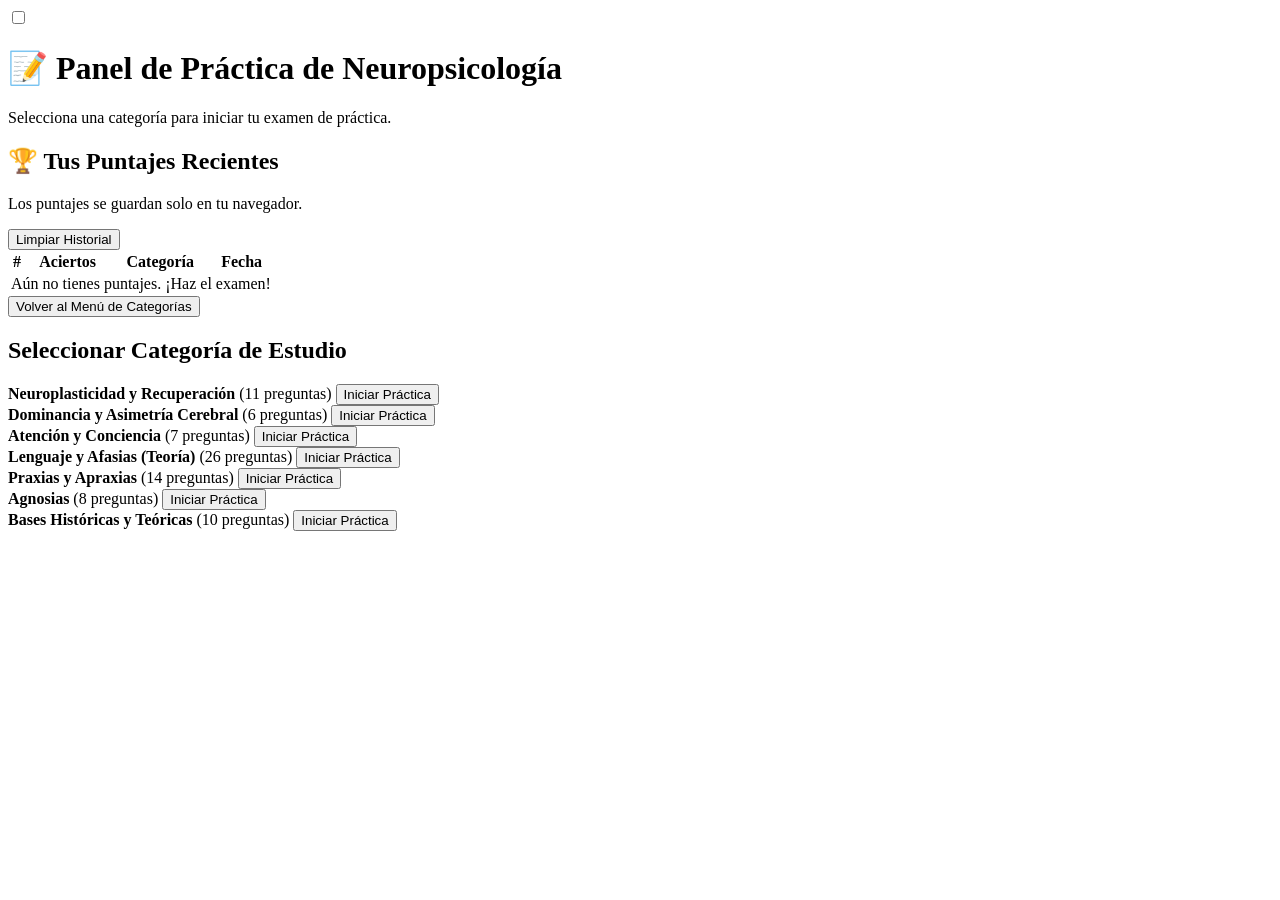
==== index.html @ 5521a162 "Update index.html" ====
<!DOCTYPE html>
<html lang="es" data-theme="light">
<head>
    <meta charset="UTF-8">
    <meta name="viewport" content="width=device-width, initial-scale=1.0">
    <title>Panel de Práctica de Neuropsicología</title>
    <link rel="stylesheet" href="styles.css">
</head>
<body>

    <div id="theme-toggle-container" class="container">
        <label class="switch" title="Cambiar Tema">
            <input type="checkbox" id="theme-switch">
            <span class="slider"></span>
        </label>
    </div>
    
    <div class="container">
        <h1>📝 Panel de Práctica de Neuropsicología</h1>
        <p>Selecciona una categoría para iniciar tu examen de práctica.</p>
        
        <div id="results">
            🎉 ¡Examen Finalizado! 🎉<br>
            Tu puntaje es: <span id="score">0</span> de <span id="total-q-count">0</span> aciertos.
        </div>

        <div id="leaderboard-section">
            <h2>🏆 Tus Puntajes Recientes</h2>
            <p>Los puntajes se guardan solo en tu navegador.</p>
            <button type="button" class="clear-button" onclick="confirmClearHistory()">Limpiar Historial</button>
            <table id="leaderboard-table">
                <thead>
                    <tr>
                        <th>#</th>
                        <th>Aciertos</th>
                        <th>Categoría</th>
                        <th>Fecha</th>
                    </tr>
                </thead>
                <tbody>
                    </tbody>
            </table>
            <button type="button" class="start-button" onclick="showCategoryMenu()">Volver al Menú de Categorías</button>
        </div>
        
        <div id="category-menu">
            <h2>Seleccionar Categoría de Estudio</h2>
            <div id="card-grid">
                <p>Cargando categorías...</p>
            </div>
        </div>

        <div id="quiz-content">
            <form id="quiz-form-content">
                <h2 id="current-category-title"></h2>
                <div id="questions-container">
                    </div>
                
                <button type="button" id="finish-button" onclick="calculateScore()">Finalizar Examen y Ver Resultados</button>
            </form>
        </div>
    </div>

<script>
    const STORAGE_KEY = 'neuropsy_leaderboard';
    let allQuestionsData = []; 
    let activeQuestions = [];  
    let isQuizActive = false;

    // =======================================================
    // GESTIÓN DEL TEMA (MODO CLARO/OSCURO)
    // =======================================================
    document.addEventListener('DOMContentLoaded', () => {
        // 1. Cargar el tema guardado
        const savedTheme = localStorage.getItem('theme') || 'light';
        document.documentElement.setAttribute('data-theme', savedTheme);
        document.getElementById('theme-switch').checked = savedTheme === 'dark';

        // 2. Escuchar el cambio del switch
        document.getElementById('theme-switch').addEventListener('change', function() {
            if (this.checked) {
                document.documentElement.setAttribute('data-theme', 'dark');
                localStorage.setItem('theme', 'dark');
            } else {
                document.documentElement.setAttribute('data-theme', 'light');
                localStorage.setItem('theme', 'light');
            }
        });
        
        // 3. Iniciar la carga del quiz
        loadQuizData();
    });
    
    // =======================================================
    // FUNCIÓN DE INICIALIZACIÓN Y CARGA DE DATOS
    // =======================================================
    async function loadQuizData() {
        try {
            const response = await fetch('preguntas.json');
            if (!response.ok) {
                throw new Error('Error al cargar preguntas.json. Asegúrate de que el archivo exista en la misma carpeta.');
            }
            allQuestionsData = await response.json();
            showCategoryMenu();
            displayLeaderboard(); 
        } catch (error) {
            console.error('Fallo en la carga del examen:', error);
            document.getElementById('category-menu').innerHTML = '<p style="color:red; text-align:center;">Error: No se pudieron cargar las preguntas. Revisa la consola y el archivo JSON.</p>';
        }
    }

    // =======================================================
    // FUNCIÓN 1: MOSTRAR EL MENÚ DE CATEGORÍAS
    // =======================================================
    function showCategoryMenu() {
        // Limpia la vista de resultados
        document.getElementById('quiz-content').style.display = 'none';
        document.getElementById('results').style.display = 'none';
        
        // Muestra el menú principal
        document.getElementById('category-menu').style.display = 'block';
        document.getElementById('leaderboard-section').style.display = 'block'; 

        const menuContainer = document.getElementById('card-grid');
        let menuHtml = '';

        const categories = allQuestionsData.reduce((acc, q) => {
            const category = q.categoria || "Sin Categoría";
            if (!acc[category]) {
                acc[category] = 0;
            }
            acc[category]++;
            return acc;
        }, {});

        Object.keys(categories).forEach(categoryName => {
            const escapedCategoryName = categoryName.replace(/'/g, "\\'");
            menuHtml += `
                <div class="category-card" onclick="startQuiz('${escapedCategoryName}')">
                    <strong>${categoryName}</strong>
                    <span>(${categories[categoryName]} preguntas)</span>
                    <button type="button" class="start-button">Iniciar Práctica</button>
                </div>
            `;
        });
        
        menuContainer.innerHTML = menuHtml;
        displayLeaderboard();
        isQuizActive = false;
        window.scrollTo(0, 0);
    }

    // =======================================================
    // FUNCIÓN 2: INICIAR EL EXAMEN FILTRADO
    // =======================================================
    function startQuiz(category) {
        document.getElementById('category-menu').style.display = 'none';
        document.getElementById('leaderboard-section').style.display = 'none';
        document.getElementById('results').style.display = 'none';
        document.getElementById('quiz-content').style.display = 'block';
        
        isQuizActive = true;

        // 1. Filtrar las preguntas
        activeQuestions = allQuestionsData.filter(q => (q.categoria || "Sin Categoría") === category);
        
        // 2. Actualizar el título y el contador
        document.getElementById('current-category-title').textContent = `Categoría: ${category} (${activeQuestions.length} preguntas)`;
        document.getElementById('total-q-count').textContent = activeQuestions.length;
        
        // 3. Renderizar las preguntas filtradas
        const container = document.getElementById('questions-container');
        container.innerHTML = '';
        let html = '';
        
        activeQuestions.forEach((qData, index) => {
            const qNum = index + 1; // La numeración comienza en 1 para la vista de la categoría

            html += `
                <div class="question" data-correct-answer="${qData.respuestaCorrecta}" data-explanation="${qData.explicacion.replace(/"/g, "'")}">
                    <p>${qNum}. ${qData.pregunta}</p>
            `;

            Object.keys(qData.opciones).forEach(optionKey => {
                const optionText = qData.opciones[optionKey];
                html += `
                    <div class="option" data-value="${optionKey}">
                        <input type="radio" id="q${qNum}${optionKey}" name="q${qNum}" value="${optionKey}">
                        <label for="q${qNum}${optionKey}">${optionKey.toUpperCase()}. ${optionText}</label>
                    </div>
                `;
            });

            html += `
                    <div class="explanation"></div>
                </div>
            `;
        });

        container.innerHTML = html;
        document.getElementById('finish-button').disabled = false;
        window.scrollTo(0, 0);
    }

    // =======================================================
    // FUNCIÓN PRINCIPAL: CALCULAR PUNTAJE (Retrolimentación)
    // =======================================================
    function calculateScore() {
        if (!isQuizActive) return;

        const questions = document.querySelectorAll('#questions-container .question');
        const totalQuestions = activeQuestions.length;
        let score = 0;
        
        document.getElementById('finish-button').disabled = true; 
        isQuizActive = false;

        // 1. Recorre y califica las preguntas
        questions.forEach((question, index) => {
            const questionNumber = index + 1;
            const correctAnswer = question.getAttribute('data-correct-answer');
            const explanationText = question.getAttribute('data-explanation');
            const questionName = `q${questionNumber}`; 
            const selectedOptionInput = document.querySelector(`input[name="${questionName}"]:checked`);
            const options = question.querySelectorAll('.option');
            let explanationDiv = question.querySelector('.explanation');

            question.classList.remove('not-answered');
            if (explanationDiv) explanationDiv.style.display = 'none';

            options.forEach(opt => {
                opt.classList.remove('highlight-correct', 'highlight-incorrect');
                const feedbackSpan = opt.querySelector('.feedback');
                if (feedbackSpan) { feedbackSpan.remove(); }
                opt.querySelector('label').style.backgroundColor = ''; 
                opt.querySelector('label').style.color = '';
                
                opt.querySelector('input[type="radio"]').disabled = true;
            });

            let isAnswered = false;
            if (selectedOptionInput) {
                isAnswered = true;
                const userAnswer = selectedOptionInput.value;
                const selectedOptionDiv = selectedOptionInput.closest('.option');

                if (userAnswer === correctAnswer) {
                    score++;
                    selectedOptionDiv.classList.add('highlight-correct');
                } else {
                    selectedOptionDiv.classList.add('highlight-incorrect');
                }
            } else {
                 question.classList.add('not-answered');
            }

            // 3. Muestra la retroalimentación y la explicación
            options.forEach(opt => {
                const optionValue = opt.getAttribute('data-value');
                let feedbackSpan = opt.querySelector('.feedback');
                
                if (!feedbackSpan) {
                    feedbackSpan = document.createElement('span');
                    feedbackSpan.classList.add('feedback');
                    opt.querySelector('label').appendChild(feedbackSpan);
                }

                if (optionValue === correctAnswer) {
                    feedbackSpan.innerHTML = (isAnswered && selectedOptionInput.value === correctAnswer) ? ' 💚 ¡Correcto!' : ' 💚 (Correcta)';
                    
                    // Solo aplicamos el color base (la clase CSS se encarga del resto)
                    opt.querySelector('label').classList.add('correct-answer-label'); 
                    
                    if (explanationDiv && explanationText) {
                        explanationDiv.innerHTML = '<strong>Explicación:</strong> ' + explanationText;
                        explanationDiv.style.display = 'block';
                    }

                } else if (isAnswered && selectedOptionInput.value === optionValue) {
                    feedbackSpan.innerHTML = ' ❌ Incorrecto';
                } else {
                    feedbackSpan.innerHTML = '';
                }
            });
        });

        // 4. Muestra resultados finales y Leaderboard
        document.getElementById('score').textContent = score;
        document.getElementById('total-q-count').textContent = totalQuestions;
        
        document.getElementById('results').style.display = 'block';
        document.getElementById('leaderboard-section').style.display = 'block';
        
        saveScore(score, totalQuestions);
        displayLeaderboard();
        
        window.scrollTo(0, 0);
    }

    // =======================================================
    // FUNCIONES DE GESTIÓN DEL HISTORIAL
    // =======================================================
    
    // Función de confirmación para limpiar historial
    function confirmClearHistory() {
        const confirmation = confirm("¿Estás seguro de que quieres borrar todo el historial de puntajes? Esta acción no se puede deshacer.");
        if (confirmation) {
            localStorage.removeItem(STORAGE_KEY);
            displayLeaderboard(); // Vuelve a dibujar la tabla vacía
            alert("Historial de puntajes borrado correctamente.");
        }
    }

    // Funciones Save, Get y Display Leaderboard (Sin cambios significativos en la lógica, solo para completar el script)
    function saveScore(score, total) {
        const scores = getScores();
        const now = new Date();
        const currentCategory = document.getElementById('current-category-title').textContent.replace('Categoría: ', '').split(' (')[0]; 
        
        const dateString = now.toLocaleDateString('es-ES', { 
            year: 'numeric', month: 'short', day: 'numeric', 
            hour: '2-digit', minute: '2-digit' 
        });

        scores.push({
            score: score,
            total: total,
            date: dateString,
            category: currentCategory || 'Completo',
            timestamp: now.getTime()
        });

        scores.sort((a, b) => b.score - a.score || a.timestamp - b.timestamp);
        const topScores = scores.slice(0, 10);

        localStorage.setItem(STORAGE_KEY, JSON.stringify(topScores));
    }

    function getScores() {
        const json = localStorage.getItem(STORAGE_KEY);
        try {
            return json ? JSON.parse(json) : [];
        } catch (e) {
            console.error("Error al parsear scores de localStorage:", e);
            return [];
        }
    }

    function displayLeaderboard() {
        const scores = getScores();
        const tbody = document.getElementById('leaderboard-table').querySelector('tbody');
        tbody.innerHTML = ''; 

        if (scores.length === 0) {
            tbody.innerHTML = '<tr><td colspan="4" style="text-align: center;">Aún no tienes puntajes. ¡Haz el examen!</td></tr>';
            return;
        }
        
        scores.sort((a, b) => b.score - a.score || a.timestamp - b.timestamp); 

        scores.forEach((item, index) => {
            const row = tbody.insertRow();
            
            row.insertCell().textContent = index + 1;
            row.insertCell().textContent = `${item.score} / ${item.total}`;
            row.insertCell().textContent = item.category || 'Completo';
            row.insertCell().textContent = item.date;
        });
    }
</script>

</body>
</html>
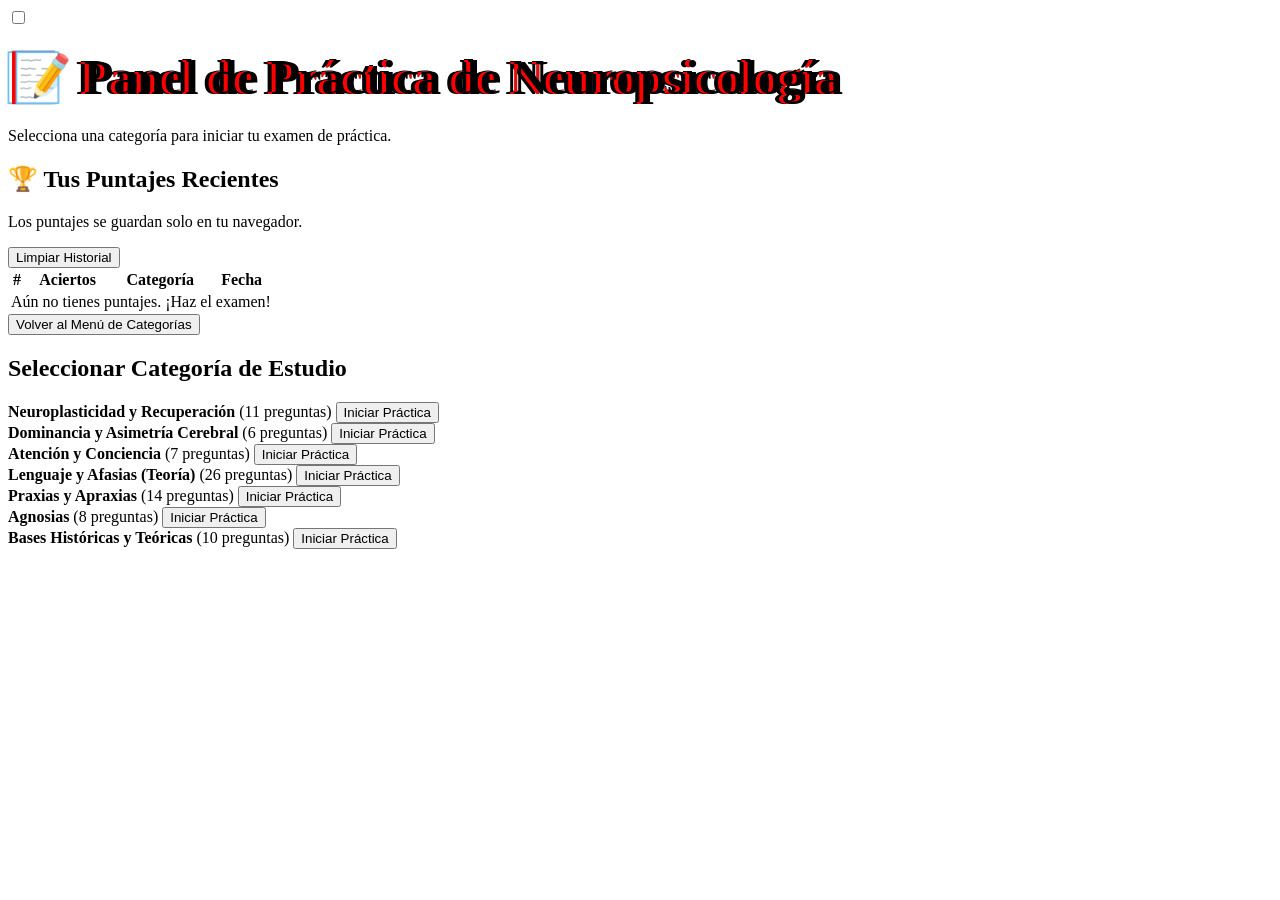
==== commit 6682db74: "Update index.html" ====
--- a/index.html
+++ b/index.html
@@ -8,7 +8,7 @@
 </head>
 <body>
 
-    <div id="theme-toggle-container" class="container">
+    <div id="theme-toggle-container">
         <label class="switch" title="Cambiar Tema">
             <input type="checkbox" id="theme-switch">
             <span class="slider"></span>
@@ -16,7 +16,7 @@
     </div>
     
     <div class="container">
-        <h1>📝 Panel de Práctica de Neuropsicología</h1>
+        <h1><span class="glitch" data-text="📝 Panel de Práctica de Neuropsicología">📝 Panel de Práctica de Neuropsicología</span></h1>
         <p>Selecciona una categoría para iniciar tu examen de práctica.</p>
         
         <div id="results">
@@ -98,14 +98,15 @@
         try {
             const response = await fetch('preguntas.json');
             if (!response.ok) {
-                throw new Error('Error al cargar preguntas.json. Asegúrate de que el archivo exista en la misma carpeta.');
+                // Si el archivo no se encuentra o hay un error de CORS (al ejecutar localmente)
+                throw new Error('Error al cargar preguntas.json. (Asegúrate de usar Firefox o Live Server)');
             }
             allQuestionsData = await response.json();
             showCategoryMenu();
             displayLeaderboard(); 
         } catch (error) {
             console.error('Fallo en la carga del examen:', error);
-            document.getElementById('category-menu').innerHTML = '<p style="color:red; text-align:center;">Error: No se pudieron cargar las preguntas. Revisa la consola y el archivo JSON.</p>';
+            document.getElementById('card-grid').innerHTML = '<p style="color:red; text-align:center;">Error: No se pudieron cargar las preguntas. Revisa la consola y el archivo JSON.</p>';
         }
     }
 
@@ -113,11 +114,9 @@
     // FUNCIÓN 1: MOSTRAR EL MENÚ DE CATEGORÍAS
     // =======================================================
     function showCategoryMenu() {
-        // Limpia la vista de resultados
         document.getElementById('quiz-content').style.display = 'none';
         document.getElementById('results').style.display = 'none';
         
-        // Muestra el menú principal
         document.getElementById('category-menu').style.display = 'block';
         document.getElementById('leaderboard-section').style.display = 'block'; 
 
@@ -174,7 +173,7 @@
         let html = '';
         
         activeQuestions.forEach((qData, index) => {
-            const qNum = index + 1; // La numeración comienza en 1 para la vista de la categoría
+            const qNum = index + 1;
 
             html += `
                 <div class="question" data-correct-answer="${qData.respuestaCorrecta}" data-explanation="${qData.explicacion.replace(/"/g, "'")}">
@@ -267,8 +266,6 @@
 
                 if (optionValue === correctAnswer) {
                     feedbackSpan.innerHTML = (isAnswered && selectedOptionInput.value === correctAnswer) ? ' 💚 ¡Correcto!' : ' 💚 (Correcta)';
-                    
-                    // Solo aplicamos el color base (la clase CSS se encarga del resto)
                     opt.querySelector('label').classList.add('correct-answer-label'); 
                     
                     if (explanationDiv && explanationText) {
@@ -300,18 +297,15 @@
     // =======================================================
     // FUNCIONES DE GESTIÓN DEL HISTORIAL
     // =======================================================
-    
-    // Función de confirmación para limpiar historial
     function confirmClearHistory() {
         const confirmation = confirm("¿Estás seguro de que quieres borrar todo el historial de puntajes? Esta acción no se puede deshacer.");
         if (confirmation) {
             localStorage.removeItem(STORAGE_KEY);
-            displayLeaderboard(); // Vuelve a dibujar la tabla vacía
+            displayLeaderboard(); 
             alert("Historial de puntajes borrado correctamente.");
         }
     }
 
-    // Funciones Save, Get y Display Leaderboard (Sin cambios significativos en la lógica, solo para completar el script)
     function saveScore(score, total) {
         const scores = getScores();
         const now = new Date();
--- a/styles.css
+++ b/styles.css
@@ -0,0 +1,76 @@
+/* ================================================= */
+/* EFECTO GLITCH TEXT (ADAPTADO DEL CÓDIGO EXTERNO) */
+/* ================================================= */
+
+.glitch {
+    /* Usamos las variables del tema para que el color cambie con el switch */
+    color: var(--text-color); 
+    font-size: 1.5em; 
+    white-space: nowrap;
+    font-weight: 900;
+    position: relative;
+    user-select: none;
+    cursor: default; /* Cambiado de pointer para el título */
+    margin: 0 auto;
+    /* La animación se activa al cargar */
+    animation: animate-glitch 3s infinite linear alternate-reverse; 
+}
+
+.glitch::after,
+.glitch::before {
+    content: attr(data-text);
+    position: absolute;
+    top: 0;
+    color: var(--text-color); /* Hereda el color base */
+    background-color: var(--container-bg); /* Oculta el texto original y muestra el fondo */
+    overflow: hidden;
+    /* Inicialmente visible */
+    clip-path: inset(0 0 0 0); 
+}
+
+/* Capa ROJA (::after) */
+.glitch::after {
+    /* Desplazamiento inicial (Simula la distorsión) */
+    left: 4px; 
+    text-shadow: -4px 0 red; 
+    /* Usamos tu keyframe de la página externa */
+    animation: animate-glitch 3s infinite linear alternate-reverse;
+}
+
+/* Capa CIAN (::before) */
+.glitch::before {
+    /* Desplazamiento inicial (Simula la distorsión) */
+    left: -4px; 
+    text-shadow: 4px 0 cyan;
+    /* Usamos tu keyframe de la página externa, con velocidad diferente */
+    animation: animate-glitch 2s infinite linear alternate-reverse; 
+}
+
+/* Las reglas enable-on-hover no son necesarias ya que no es un componente React */
+/* Las hemos simplificado para un efecto constante */
+
+
+@keyframes animate-glitch {
+    /* Estos son los keyframes de distorsión que copiaste */
+    0% { clip-path: inset(20% 0 50% 0); }
+    5% { clip-path: inset(10% 0 60% 0); }
+    10% { clip-path: inset(15% 0 55% 0); }
+    15% { clip-path: inset(25% 0 35% 0); }
+    20% { clip-path: inset(30% 0 40% 0); }
+    25% { clip-path: inset(40% 0 20% 0); }
+    30% { clip-path: inset(10% 0 60% 0); }
+    35% { clip-path: inset(15% 0 55% 0); }
+    40% { clip-path: inset(25% 0 35% 0); }
+    45% { clip-path: inset(30% 0 40% 0); }
+    50% { clip-path: inset(20% 0 50% 0); }
+    55% { clip-path: inset(10% 0 60% 0); }
+    60% { clip-path: inset(15% 0 55% 0); }
+    65% { clip-path: inset(25% 0 35% 0); }
+    70% { clip-path: inset(30% 0 40% 0); }
+    75% { clip-path: inset(40% 0 20% 0); }
+    80% { clip-path: inset(20% 0 50% 0); }
+    85% { clip-path: inset(10% 0 60% 0); }
+    90% { clip-path: inset(15% 0 55% 0); }
+    95% { clip-path: inset(25% 0 35% 0); }
+    100% { clip-path: inset(30% 0 40% 0); }
+}
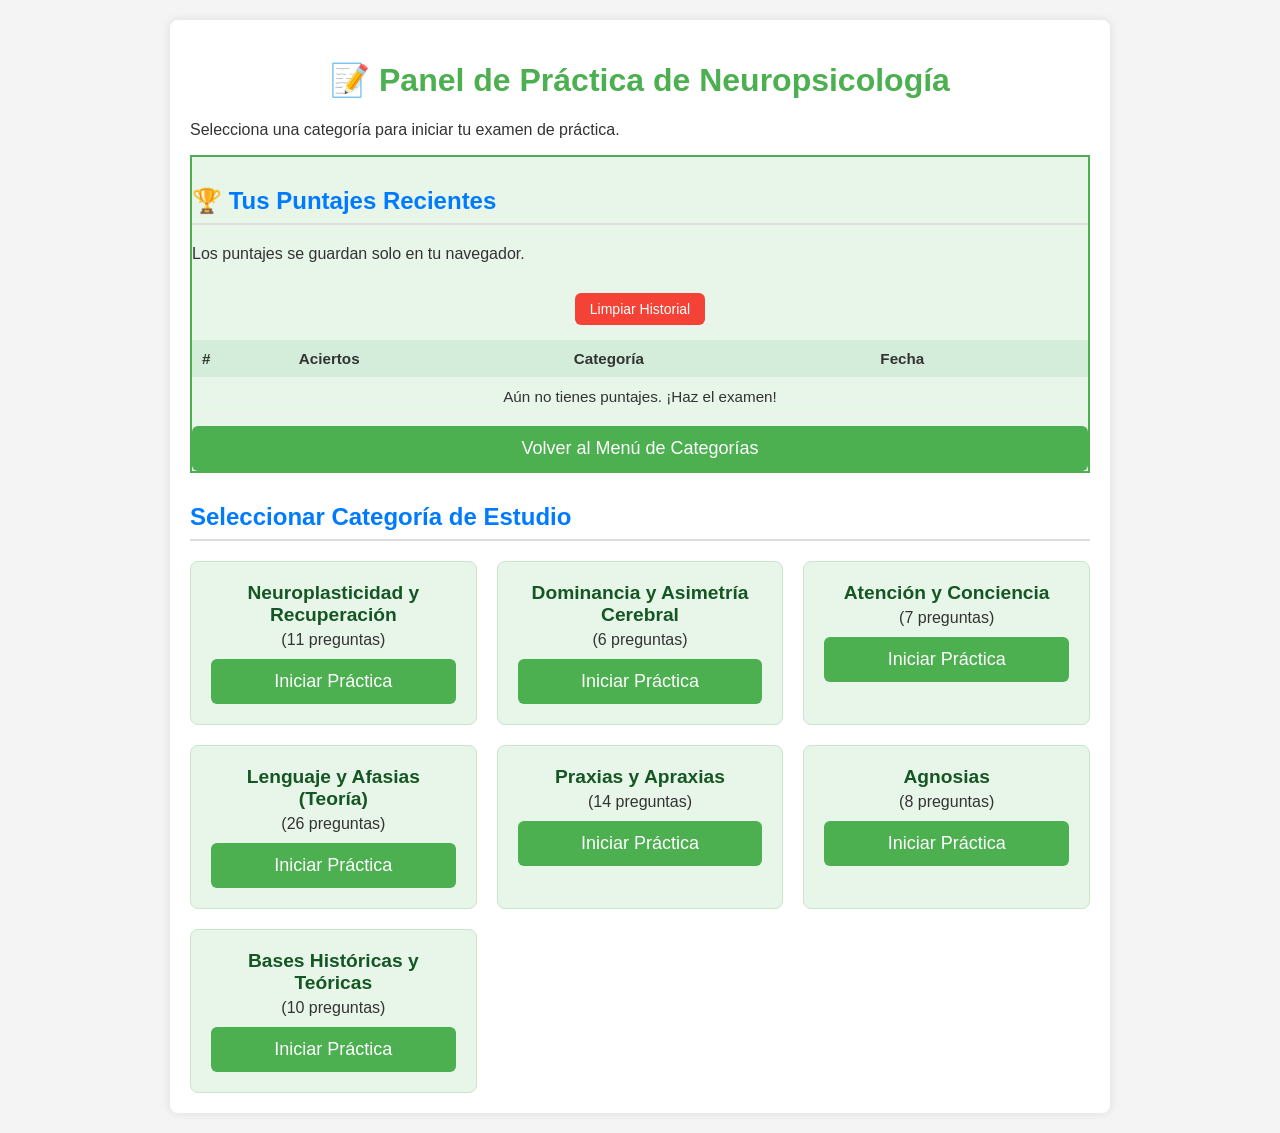
==== commit 9d1960f3: "Update index.html" ====
--- a/index.html
+++ b/index.html
@@ -1,64 +1,178 @@
 <!DOCTYPE html>
-<html lang="es" data-theme="light">
+<html lang="es">
 <head>
     <meta charset="UTF-8">
     <meta name="viewport" content="width=device-width, initial-scale=1.0">
-    <title>Panel de Práctica de Neuropsicología</title>
-    <link rel="stylesheet" href="styles.css">
+    <title>Examen de Práctica de Neuropsicología (Básico)</title>
+    <style>
+        /* Estilos CSS BÁSICOS */
+        body {
+            font-family: Arial, sans-serif;
+            margin: 20px;
+            background-color: #f4f4f4;
+            color: #333;
+        }
+        .container {
+            max-width: 900px;
+            margin: auto;
+            background: white;
+            padding: 20px;
+            border-radius: 8px;
+            box-shadow: 0 0 10px rgba(0, 0, 0, 0.1);
+        }
+        h1 {
+            color: #4CAF50;
+            text-align: center;
+        }
+        h2 { 
+            border-bottom: 2px solid #ddd; 
+            padding-bottom: 8px; 
+            margin-top: 30px; 
+            color: #007bff; 
+        }
+
+        /* Menú de Categorías */
+        #card-grid { 
+            display: grid; 
+            grid-template-columns: repeat(auto-fit, minmax(250px, 1fr)); 
+            gap: 20px; 
+        }
+        .category-card {
+            background-color: #e8f5e9;
+            border: 1px solid #c8e6c9;
+            border-radius: 8px;
+            padding: 20px;
+            text-align: center;
+            cursor: pointer;
+            transition: background-color 0.2s;
+        }
+        .category-card:hover {
+            background-color: #d4edda;
+        }
+        .category-card strong {
+            display: block;
+            font-size: 1.2em;
+            color: #155724;
+            margin-bottom: 5px;
+        }
+        
+        /* Estilos de Pregunta */
+        .question {
+            margin-bottom: 25px;
+            padding: 15px;
+            border: 1px solid #ddd;
+            border-radius: 6px;
+            background-color: #fff;
+        }
+        .question p {
+            font-weight: bold;
+            margin-top: 0;
+            font-size: 1.05em;
+        }
+        .option { margin-bottom: 8px; }
+        input[type="radio"] { margin-right: 8px; }
+
+        /* Botones */
+        button {
+            display: block;
+            width: 100%;
+            padding: 12px;
+            font-size: 18px;
+            cursor: pointer;
+            background-color: #007bff;
+            color: white;
+            border: none;
+            border-radius: 6px;
+            margin-top: 30px;
+            transition: background-color 0.3s;
+        }
+        button:hover:not(:disabled) { background-color: #0056b3; }
+        
+        .start-button {
+            background-color: #4CAF50;
+            margin-top: 10px;
+        }
+        .start-button:hover { background-color: #45a049; }
+        
+        /* Leaderboard */
+        #leaderboard-section {
+            border: 2px solid #4CAF50;
+            background-color: #e8f5e9;
+        }
+        #leaderboard-table { width: 100%; border-collapse: collapse; margin-top: 15px; font-size: 0.95em; }
+        #leaderboard-table th, #leaderboard-table td { padding: 10px; text-align: left; border-bottom: 1px solid #eee; }
+        #leaderboard-table th { background-color: #d4edda; color: #333; }
+        
+        #leaderboard-section .clear-button { 
+            background-color: #f44336; 
+            padding: 8px 15px; 
+            width: auto; 
+            font-size: 14px; 
+            display: block; 
+            margin-left: auto; 
+            margin-right: auto;
+        }
+        
+        /* Retroalimentación */
+        .highlight-correct label { background-color: #d4edda; color: #155724; padding: 2px 5px; border-radius: 3px; }
+        .highlight-incorrect label { background-color: #f8d7da; color: #721c24; padding: 2px 5px; border-radius: 3px; }
+        .not-answered { border: 2px solid orange !important; }
+        
+        .explanation {
+            margin-top: 10px; padding: 10px; border-left: 5px solid #2196F3;
+            background-color: #e3f2fd; font-style: italic; font-size: 0.95em; color: #0d47a1;
+            display: none;
+        }
+
+        /* Ocultar secciones dinámicas al inicio */
+        #results, #leaderboard-section, #quiz-content { display: none; }
+    </style>
 </head>
 <body>
 
-    <div id="theme-toggle-container">
-        <label class="switch" title="Cambiar Tema">
-            <input type="checkbox" id="theme-switch">
-            <span class="slider"></span>
-        </label>
+<div class="container">
+    <h1>📝 Panel de Práctica de Neuropsicología</h1>
+    <p>Selecciona una categoría para iniciar tu examen de práctica.</p>
+    
+    <div id="results">
+        🎉 ¡Examen Finalizado! 🎉<br>
+        Tu puntaje es: <span id="score">0</span> de <span id="total-q-count">0</span> aciertos.
+    </div>
+
+    <div id="leaderboard-section">
+        <h2>🏆 Tus Puntajes Recientes</h2>
+        <p>Los puntajes se guardan solo en tu navegador.</p>
+        <button type="button" class="clear-button" onclick="confirmClearHistory()">Limpiar Historial</button>
+        <table id="leaderboard-table">
+            <thead>
+                <tr>
+                    <th>#</th>
+                    <th>Aciertos</th>
+                    <th>Categoría</th>
+                    <th>Fecha</th>
+                </tr>
+            </thead>
+            <tbody>
+                </tbody>
+        </table>
+        <button type="button" class="start-button" onclick="showCategoryMenu()">Volver al Menú de Categorías</button>
     </div>
     
-    <div class="container">
-        <h1><span class="glitch" data-text="📝 Panel de Práctica de Neuropsicología">📝 Panel de Práctica de Neuropsicología</span></h1>
-        <p>Selecciona una categoría para iniciar tu examen de práctica.</p>
-        
-        <div id="results">
-            🎉 ¡Examen Finalizado! 🎉<br>
-            Tu puntaje es: <span id="score">0</span> de <span id="total-q-count">0</span> aciertos.
+    <div id="category-menu">
+        <h2>Seleccionar Categoría de Estudio</h2>
+        <div id="card-grid">
+            <p>Cargando categorías...</p>
         </div>
-
-        <div id="leaderboard-section">
-            <h2>🏆 Tus Puntajes Recientes</h2>
-            <p>Los puntajes se guardan solo en tu navegador.</p>
-            <button type="button" class="clear-button" onclick="confirmClearHistory()">Limpiar Historial</button>
-            <table id="leaderboard-table">
-                <thead>
-                    <tr>
-                        <th>#</th>
-                        <th>Aciertos</th>
-                        <th>Categoría</th>
-                        <th>Fecha</th>
-                    </tr>
-                </thead>
-                <tbody>
-                    </tbody>
-            </table>
-            <button type="button" class="start-button" onclick="showCategoryMenu()">Volver al Menú de Categorías</button>
-        </div>
-        
-        <div id="category-menu">
-            <h2>Seleccionar Categoría de Estudio</h2>
-            <div id="card-grid">
-                <p>Cargando categorías...</p>
-            </div>
-        </div>
-
-        <div id="quiz-content">
-            <form id="quiz-form-content">
-                <h2 id="current-category-title"></h2>
-                <div id="questions-container">
-                    </div>
-                
-                <button type="button" id="finish-button" onclick="calculateScore()">Finalizar Examen y Ver Resultados</button>
-            </form>
-        </div>
+    </div>
+
+    <div id="quiz-content">
+        <form id="quiz-form-content">
+            <h2 id="current-category-title"></h2>
+            <div id="questions-container">
+                </div>
+            
+            <button type="button" id="finish-button" onclick="calculateScore()">Finalizar Examen y Ver Resultados</button>
+        </form>
     </div>
 
 <script>
@@ -68,45 +182,20 @@
     let isQuizActive = false;
 
     // =======================================================
-    // GESTIÓN DEL TEMA (MODO CLARO/OSCURO)
-    // =======================================================
-    document.addEventListener('DOMContentLoaded', () => {
-        // 1. Cargar el tema guardado
-        const savedTheme = localStorage.getItem('theme') || 'light';
-        document.documentElement.setAttribute('data-theme', savedTheme);
-        document.getElementById('theme-switch').checked = savedTheme === 'dark';
-
-        // 2. Escuchar el cambio del switch
-        document.getElementById('theme-switch').addEventListener('change', function() {
-            if (this.checked) {
-                document.documentElement.setAttribute('data-theme', 'dark');
-                localStorage.setItem('theme', 'dark');
-            } else {
-                document.documentElement.setAttribute('data-theme', 'light');
-                localStorage.setItem('theme', 'light');
-            }
-        });
-        
-        // 3. Iniciar la carga del quiz
-        loadQuizData();
-    });
-    
-    // =======================================================
     // FUNCIÓN DE INICIALIZACIÓN Y CARGA DE DATOS
     // =======================================================
     async function loadQuizData() {
         try {
             const response = await fetch('preguntas.json');
             if (!response.ok) {
-                // Si el archivo no se encuentra o hay un error de CORS (al ejecutar localmente)
-                throw new Error('Error al cargar preguntas.json. (Asegúrate de usar Firefox o Live Server)');
+                throw new Error('Error al cargar preguntas.json.');
             }
             allQuestionsData = await response.json();
             showCategoryMenu();
             displayLeaderboard(); 
         } catch (error) {
             console.error('Fallo en la carga del examen:', error);
-            document.getElementById('card-grid').innerHTML = '<p style="color:red; text-align:center;">Error: No se pudieron cargar las preguntas. Revisa la consola y el archivo JSON.</p>';
+            document.getElementById('card-grid').innerHTML = '<p style="color:red; text-align:center;">Error: No se pudieron cargar las preguntas. Asegúrate de que el archivo JSON esté en la misma carpeta.</p>';
         }
     }
 
@@ -266,7 +355,8 @@
 
                 if (optionValue === correctAnswer) {
                     feedbackSpan.innerHTML = (isAnswered && selectedOptionInput.value === correctAnswer) ? ' 💚 ¡Correcto!' : ' 💚 (Correcta)';
-                    opt.querySelector('label').classList.add('correct-answer-label'); 
+                    opt.querySelector('label').style.backgroundColor = '#d4edda';
+                    opt.querySelector('label').style.color = '#155724';
                     
                     if (explanationDiv && explanationText) {
                         explanationDiv.innerHTML = '<strong>Explicación:</strong> ' + explanationText;
@@ -361,6 +451,9 @@
             row.insertCell().textContent = item.date;
         });
     }
+
+    // Inicialización: Cargar los datos al cargar la página
+    document.addEventListener('DOMContentLoaded', loadQuizData);
 </script>
 
 </body>
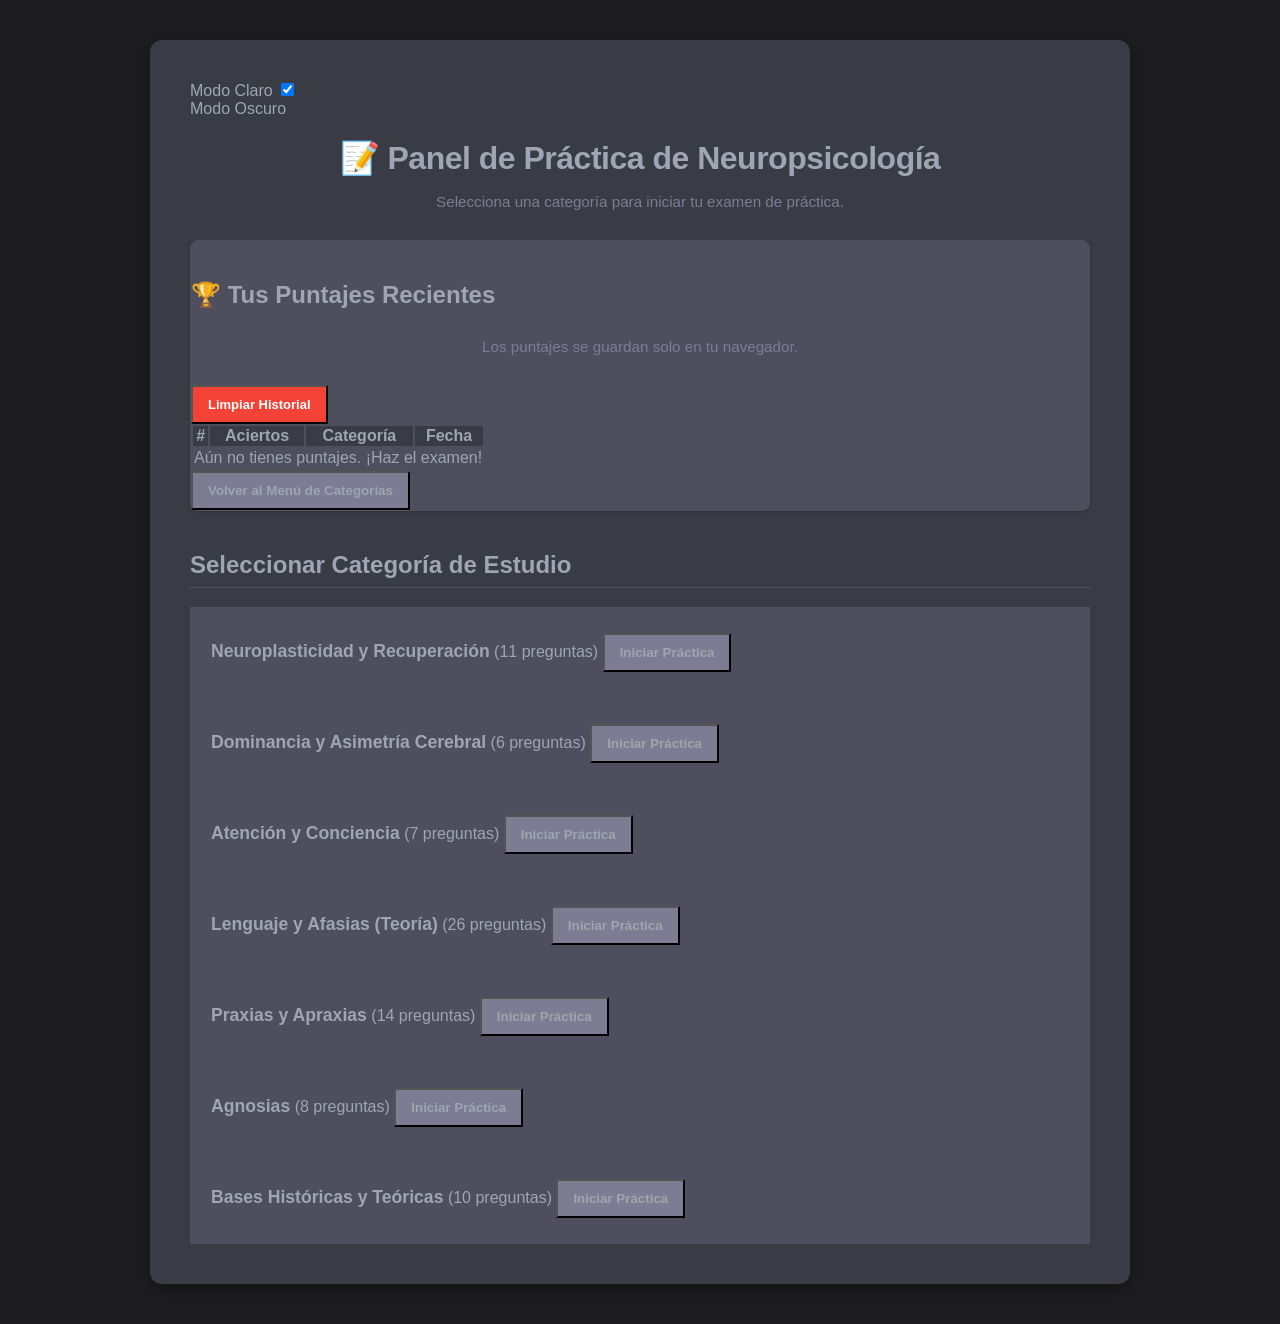
==== commit 5de95e77: "Update index.html" ====
--- a/index.html
+++ b/index.html
@@ -3,134 +3,23 @@
 <head>
     <meta charset="UTF-8">
     <meta name="viewport" content="width=device-width, initial-scale=1.0">
-    <title>Examen de Práctica de Neuropsicología (Básico)</title>
-    <style>
-        /* Estilos CSS BÁSICOS */
-        body {
-            font-family: Arial, sans-serif;
-            margin: 20px;
-            background-color: #f4f4f4;
-            color: #333;
-        }
-        .container {
-            max-width: 900px;
-            margin: auto;
-            background: white;
-            padding: 20px;
-            border-radius: 8px;
-            box-shadow: 0 0 10px rgba(0, 0, 0, 0.1);
-        }
-        h1 {
-            color: #4CAF50;
-            text-align: center;
-        }
-        h2 { 
-            border-bottom: 2px solid #ddd; 
-            padding-bottom: 8px; 
-            margin-top: 30px; 
-            color: #007bff; 
-        }
-
-        /* Menú de Categorías */
-        #card-grid { 
-            display: grid; 
-            grid-template-columns: repeat(auto-fit, minmax(250px, 1fr)); 
-            gap: 20px; 
-        }
-        .category-card {
-            background-color: #e8f5e9;
-            border: 1px solid #c8e6c9;
-            border-radius: 8px;
-            padding: 20px;
-            text-align: center;
-            cursor: pointer;
-            transition: background-color 0.2s;
-        }
-        .category-card:hover {
-            background-color: #d4edda;
-        }
-        .category-card strong {
-            display: block;
-            font-size: 1.2em;
-            color: #155724;
-            margin-bottom: 5px;
-        }
-        
-        /* Estilos de Pregunta */
-        .question {
-            margin-bottom: 25px;
-            padding: 15px;
-            border: 1px solid #ddd;
-            border-radius: 6px;
-            background-color: #fff;
-        }
-        .question p {
-            font-weight: bold;
-            margin-top: 0;
-            font-size: 1.05em;
-        }
-        .option { margin-bottom: 8px; }
-        input[type="radio"] { margin-right: 8px; }
-
-        /* Botones */
-        button {
-            display: block;
-            width: 100%;
-            padding: 12px;
-            font-size: 18px;
-            cursor: pointer;
-            background-color: #007bff;
-            color: white;
-            border: none;
-            border-radius: 6px;
-            margin-top: 30px;
-            transition: background-color 0.3s;
-        }
-        button:hover:not(:disabled) { background-color: #0056b3; }
-        
-        .start-button {
-            background-color: #4CAF50;
-            margin-top: 10px;
-        }
-        .start-button:hover { background-color: #45a049; }
-        
-        /* Leaderboard */
-        #leaderboard-section {
-            border: 2px solid #4CAF50;
-            background-color: #e8f5e9;
-        }
-        #leaderboard-table { width: 100%; border-collapse: collapse; margin-top: 15px; font-size: 0.95em; }
-        #leaderboard-table th, #leaderboard-table td { padding: 10px; text-align: left; border-bottom: 1px solid #eee; }
-        #leaderboard-table th { background-color: #d4edda; color: #333; }
-        
-        #leaderboard-section .clear-button { 
-            background-color: #f44336; 
-            padding: 8px 15px; 
-            width: auto; 
-            font-size: 14px; 
-            display: block; 
-            margin-left: auto; 
-            margin-right: auto;
-        }
-        
-        /* Retroalimentación */
-        .highlight-correct label { background-color: #d4edda; color: #155724; padding: 2px 5px; border-radius: 3px; }
-        .highlight-incorrect label { background-color: #f8d7da; color: #721c24; padding: 2px 5px; border-radius: 3px; }
-        .not-answered { border: 2px solid orange !important; }
-        
-        .explanation {
-            margin-top: 10px; padding: 10px; border-left: 5px solid #2196F3;
-            background-color: #e3f2fd; font-style: italic; font-size: 0.95em; color: #0d47a1;
-            display: none;
-        }
-
-        /* Ocultar secciones dinámicas al inicio */
-        #results, #leaderboard-section, #quiz-content { display: none; }
-    </style>
+    <title>Panel de Práctica de Neuropsicología</title>
+    <link rel="stylesheet" href="https://fonts.googleapis.com/css2?family=Poppins:wght@400;600;700&display=swap">
+    <link rel="stylesheet" href="styles.css">
 </head>
 <body>
 
 <div class="container">
+    
+    <div class="theme-switch-wrapper">
+        <span class="mode-label">Modo Claro</span>
+        <label class="theme-switch" for="checkbox">
+            <input type="checkbox" id="checkbox" onclick="toggleTheme()">
+            <div class="slider round"></div>
+        </label>
+        <span class="mode-label">Modo Oscuro</span>
+    </div>
+    
     <h1>📝 Panel de Práctica de Neuropsicología</h1>
     <p>Selecciona una categoría para iniciar tu examen de práctica.</p>
     
@@ -182,20 +71,54 @@
     let isQuizActive = false;
 
     // =======================================================
+    // NUEVO: LÓGICA DE TEMAS (DARK/LIGHT MODE)
+    // =======================================================
+    function toggleTheme() {
+        const body = document.body;
+        const toggle = document.getElementById('checkbox');
+        
+        // Si el switch está marcado, es modo oscuro (Dark Mode, que es el default CSS)
+        if (toggle.checked) {
+            body.classList.remove('light-mode');
+            localStorage.setItem('theme', 'dark');
+        } else {
+            // Si el switch NO está marcado, es modo claro
+            body.classList.add('light-mode');
+            localStorage.setItem('theme', 'light');
+        }
+    }
+
+    function applySavedTheme() {
+        const savedTheme = localStorage.getItem('theme');
+        const toggle = document.getElementById('checkbox');
+        const body = document.body;
+        
+        // Si no hay preferencia o es 'dark', se aplica el CSS por defecto (Dark) y el switch debe estar marcado.
+        if (!savedTheme || savedTheme === 'dark') {
+            body.classList.remove('light-mode');
+            toggle.checked = true;
+        } else {
+            // Si es 'light', se añade la clase 'light-mode' y el switch debe estar desmarcado.
+            body.classList.add('light-mode');
+            toggle.checked = false;
+        }
+    }
+    
+    // =======================================================
     // FUNCIÓN DE INICIALIZACIÓN Y CARGA DE DATOS
     // =======================================================
     async function loadQuizData() {
         try {
             const response = await fetch('preguntas.json');
             if (!response.ok) {
-                throw new Error('Error al cargar preguntas.json.');
+                throw new Error('Error al cargar preguntas.json. Asegúrate de que el archivo JSON esté en la misma carpeta y bien formateado.');
             }
             allQuestionsData = await response.json();
             showCategoryMenu();
             displayLeaderboard(); 
         } catch (error) {
             console.error('Fallo en la carga del examen:', error);
-            document.getElementById('card-grid').innerHTML = '<p style="color:red; text-align:center;">Error: No se pudieron cargar las preguntas. Asegúrate de que el archivo JSON esté en la misma carpeta.</p>';
+            document.getElementById('card-grid').innerHTML = '<p style="color:red; text-align:center;">Error: No se pudieron cargar las preguntas. Revisa la consola y el archivo JSON.</p>';
         }
     }
 
@@ -238,9 +161,8 @@
         window.scrollTo(0, 0);
     }
 
-    // =======================================================
-    // FUNCIÓN 2: INICIAR EL EXAMEN FILTRADO
-    // =======================================================
+    // (El resto de las funciones startQuiz, calculateScore, saveScore, etc., permanecen igual)
+    
     function startQuiz(category) {
         document.getElementById('category-menu').style.display = 'none';
         document.getElementById('leaderboard-section').style.display = 'none';
@@ -290,9 +212,6 @@
         window.scrollTo(0, 0);
     }
 
-    // =======================================================
-    // FUNCIÓN PRINCIPAL: CALCULAR PUNTAJE (Retrolimentación)
-    // =======================================================
     function calculateScore() {
         if (!isQuizActive) return;
 
@@ -303,7 +222,6 @@
         document.getElementById('finish-button').disabled = true; 
         isQuizActive = false;
 
-        // 1. Recorre y califica las preguntas
         questions.forEach((question, index) => {
             const questionNumber = index + 1;
             const correctAnswer = question.getAttribute('data-correct-answer');
@@ -355,8 +273,7 @@
 
                 if (optionValue === correctAnswer) {
                     feedbackSpan.innerHTML = (isAnswered && selectedOptionInput.value === correctAnswer) ? ' 💚 ¡Correcto!' : ' 💚 (Correcta)';
-                    opt.querySelector('label').style.backgroundColor = '#d4edda';
-                    opt.querySelector('label').style.color = '#155724';
+                    // Los colores específicos de fondo se manejarán por CSS
                     
                     if (explanationDiv && explanationText) {
                         explanationDiv.innerHTML = '<strong>Explicación:</strong> ' + explanationText;
@@ -371,7 +288,6 @@
             });
         });
 
-        // 4. Muestra resultados finales y Leaderboard
         document.getElementById('score').textContent = score;
         document.getElementById('total-q-count').textContent = totalQuestions;
         
@@ -384,9 +300,6 @@
         window.scrollTo(0, 0);
     }
 
-    // =======================================================
-    // FUNCIONES DE GESTIÓN DEL HISTORIAL
-    // =======================================================
     function confirmClearHistory() {
         const confirmation = confirm("¿Estás seguro de que quieres borrar todo el historial de puntajes? Esta acción no se puede deshacer.");
         if (confirmation) {
@@ -452,8 +365,11 @@
         });
     }
 
-    // Inicialización: Cargar los datos al cargar la página
-    document.addEventListener('DOMContentLoaded', loadQuizData);
+    // Inicialización: Aplicar tema guardado y luego cargar datos
+    document.addEventListener('DOMContentLoaded', () => {
+        applySavedTheme();
+        loadQuizData();
+    });
 </script>
 
 </body>
--- a/styles.css
+++ b/styles.css
@@ -0,0 +1,185 @@
+/* ================================================= */
+/* PALETA DE COLORES DARK MODE (Variables CSS) */
+/* ================================================= */
+:root {
+    /* Paleta del usuario (Gris/Azul) */
+    --color-1: #9fa5b2; /* Texto principal (Claro) */
+    --color-2: #7d7c92; /* Texto secundario y acento suave */
+    --color-3: #4e4e5f; /* Fondo de elementos destacados */
+    --color-4: #3a3c45; /* Fondo del Contenedor principal */
+    --color-5: #1d1d20; /* Fondo principal (Body) */
+
+    /* Colores de Retroalimentación y Éxito (Adaptados al Dark Mode) */
+    --color-success-bg: #2e7d32; /* Verde Oscuro */
+    --color-success-text: #a5d6a7; /* Verde Claro */
+    --color-error-bg: #b71c1c; /* Rojo Oscuro */
+    --color-error-text: #ffcdd2; /* Rojo Claro */
+    --color-action: #42a5f5; /* Azul brillante para botones */
+    --color-action-hover: #1e88e5; 
+}
+
+/* ================================================= */
+/* BASE MINIMALISTA DARK MODE Y TIPOGRAFÍA */
+/* ================================================= */
+body {
+    font-family: 'Poppins', Arial, sans-serif;
+    margin: 0;
+    padding: 40px 20px;
+    background-color: var(--color-5); /* Fondo Near Black */
+    color: var(--color-1); /* Texto principal claro */
+}
+.container {
+    max-width: 900px;
+    margin: auto;
+    background: var(--color-4); /* Fondo Gris Oscuro */
+    padding: 40px;
+    border-radius: 12px;
+    box-shadow: 0 4px 15px rgba(0, 0, 0, 0.4);
+}
+
+/* Encabezados y Títulos */
+h1 {
+    color: var(--color-1); /* Usamos el color más claro para el título */
+    text-align: center;
+    font-weight: 700;
+    letter-spacing: -0.5px;
+    margin-bottom: 5px;
+}
+p {
+    color: var(--color-2); /* Texto secundario */
+    text-align: center;
+    margin-bottom: 30px;
+    font-size: 0.95em;
+}
+h2 { 
+    border-bottom: 1px solid var(--color-3); /* Línea de división */
+    padding-bottom: 8px; 
+    margin-top: 40px; 
+    color: var(--color-1); 
+    font-weight: 600;
+}
+
+/* ================================================= */
+/* ESTILOS DE PREGUNTAS Y OPCIONES */
+/* ================================================= */
+
+/* Contenedor de Pregunta (Tarjeta limpia) */
+.question {
+    margin-bottom: 20px;
+    padding: 15px;
+    border: 1px solid var(--color-3); 
+    border-radius: 8px;
+    background-color: var(--color-4); 
+    transition: border 0.2s;
+}
+.question p {
+    font-weight: 600;
+    margin-top: 0;
+    color: var(--color-1);
+    font-size: 1em;
+    text-align: left;
+    margin-bottom: 15px;
+}
+.option { margin-bottom: 4px; }
+.option label {
+    display: block;
+    padding: 10px 12px;
+    cursor: pointer;
+    border-radius: 6px;
+    transition: background-color 0.1s;
+    border: 1px solid transparent;
+}
+.option label:hover {
+    background-color: var(--color-3); /* Hover sutil en opciones */
+    border: 1px solid var(--color-2);
+}
+input[type="radio"] { margin-right: 10px; }
+
+/* ================================================= */
+/* MENÚ DE CATEGORÍAS */
+/* ================================================= */
+#card-grid { 
+    gap: 15px; 
+}
+.category-card {
+    background-color: var(--color-3); /* Fondo destacado */
+    border: 1px solid var(--color-3);
+    padding: 25px 20px;
+}
+.category-card strong {
+    color: var(--color-1);
+    font-size: 1.1em;
+}
+.category-card:hover {
+    background-color: var(--color-2); /* Resaltado suave */
+    box-shadow: 0 2px 8px rgba(0, 0, 0, 0.2);
+}
+
+
+/* ================================================= */
+/* BOTONES Y LEADERBOARD */
+/* ================================================= */
+button {
+    background-color: var(--color-action); /* Azul brillante para contraste */
+    color: var(--color-5); /* Texto oscuro en botón claro */
+    font-weight: 700;
+    padding: 10px 15px;
+}
+button:hover:not(:disabled) { background-color: var(--color-action-hover); }
+
+.start-button {
+    background-color: var(--color-2); /* Botón de inicio más suave */
+    color: var(--color-1);
+}
+.start-button:hover { background-color: var(--color-3); }
+
+
+/* Retroalimentación */
+.highlight-correct label { 
+    background-color: var(--color-success-bg); 
+    color: var(--color-success-text); 
+    border: 1px solid var(--color-success-text); 
+}
+.highlight-incorrect label { 
+    background-color: var(--color-error-bg); 
+    color: var(--color-error-text); 
+    border: 1px solid var(--color-error-text); 
+}
+.not-answered { border: 2px solid #ffb300 !important; } /* Naranja para no respondido */
+
+.explanation {
+    margin-top: 15px; 
+    padding: 12px; 
+    border-left: 5px solid var(--color-action);
+    background-color: var(--color-3); 
+    font-style: normal;
+    color: var(--color-1);
+    border-radius: 0 4px 4px 0;
+}
+
+/* Leaderboard Table */
+#leaderboard-section {
+    border: 1px solid var(--color-3);
+    background-color: var(--color-3);
+    border-radius: 8px;
+    box-shadow: 0 1px 3px rgba(0, 0, 0, 0.2);
+}
+#leaderboard-table th { 
+    background-color: var(--color-4); 
+    font-weight: 700;
+    color: var(--color-1);
+}
+#leaderboard-table td {
+    border-bottom: 1px solid var(--color-3);
+}
+
+#leaderboard-section .clear-button { 
+    background-color: #f44336; /* Rojo de acción */
+    color: white;
+    width: auto;
+    font-size: 13px;
+}
+#leaderboard-section .clear-button:hover { background-color: #d32f2f; }
+
+/* Ocultar secciones dinámicas al inicio */
+#results, #leaderboard-section, #quiz-content { display: none; }
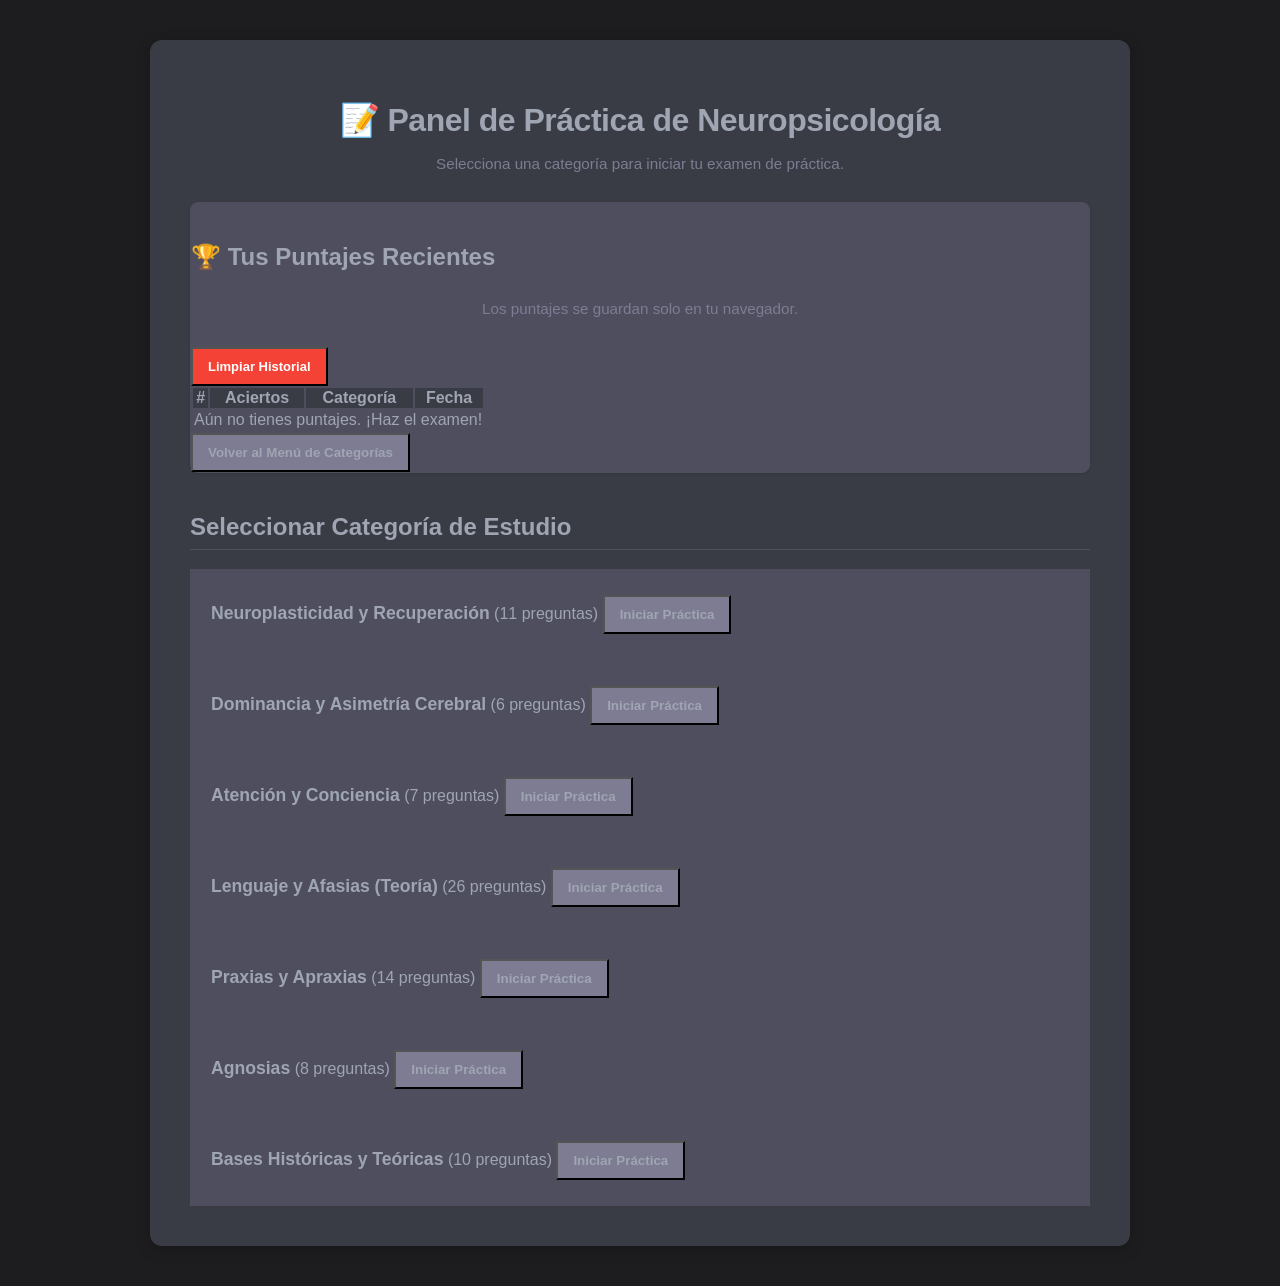
==== commit 1d71283c: "Update index.html" ====
--- a/index.html
+++ b/index.html
@@ -10,16 +10,6 @@
 <body>
 
 <div class="container">
-    
-    <div class="theme-switch-wrapper">
-        <span class="mode-label">Modo Claro</span>
-        <label class="theme-switch" for="checkbox">
-            <input type="checkbox" id="checkbox" onclick="toggleTheme()">
-            <div class="slider round"></div>
-        </label>
-        <span class="mode-label">Modo Oscuro</span>
-    </div>
-    
     <h1>📝 Panel de Práctica de Neuropsicología</h1>
     <p>Selecciona una categoría para iniciar tu examen de práctica.</p>
     
@@ -71,40 +61,6 @@
     let isQuizActive = false;
 
     // =======================================================
-    // NUEVO: LÓGICA DE TEMAS (DARK/LIGHT MODE)
-    // =======================================================
-    function toggleTheme() {
-        const body = document.body;
-        const toggle = document.getElementById('checkbox');
-        
-        // Si el switch está marcado, es modo oscuro (Dark Mode, que es el default CSS)
-        if (toggle.checked) {
-            body.classList.remove('light-mode');
-            localStorage.setItem('theme', 'dark');
-        } else {
-            // Si el switch NO está marcado, es modo claro
-            body.classList.add('light-mode');
-            localStorage.setItem('theme', 'light');
-        }
-    }
-
-    function applySavedTheme() {
-        const savedTheme = localStorage.getItem('theme');
-        const toggle = document.getElementById('checkbox');
-        const body = document.body;
-        
-        // Si no hay preferencia o es 'dark', se aplica el CSS por defecto (Dark) y el switch debe estar marcado.
-        if (!savedTheme || savedTheme === 'dark') {
-            body.classList.remove('light-mode');
-            toggle.checked = true;
-        } else {
-            // Si es 'light', se añade la clase 'light-mode' y el switch debe estar desmarcado.
-            body.classList.add('light-mode');
-            toggle.checked = false;
-        }
-    }
-    
-    // =======================================================
     // FUNCIÓN DE INICIALIZACIÓN Y CARGA DE DATOS
     // =======================================================
     async function loadQuizData() {
@@ -161,8 +117,9 @@
         window.scrollTo(0, 0);
     }
 
-    // (El resto de las funciones startQuiz, calculateScore, saveScore, etc., permanecen igual)
-    
+    // =======================================================
+    // FUNCIÓN 2: INICIAR EL EXAMEN FILTRADO
+    // =======================================================
     function startQuiz(category) {
         document.getElementById('category-menu').style.display = 'none';
         document.getElementById('leaderboard-section').style.display = 'none';
@@ -212,6 +169,9 @@
         window.scrollTo(0, 0);
     }
 
+    // =======================================================
+    // FUNCIÓN PRINCIPAL: CALCULAR PUNTAJE (Retrolimentación)
+    // =======================================================
     function calculateScore() {
         if (!isQuizActive) return;
 
@@ -222,6 +182,7 @@
         document.getElementById('finish-button').disabled = true; 
         isQuizActive = false;
 
+        // 1. Recorre y califica las preguntas
         questions.forEach((question, index) => {
             const questionNumber = index + 1;
             const correctAnswer = question.getAttribute('data-correct-answer');
@@ -273,7 +234,8 @@
 
                 if (optionValue === correctAnswer) {
                     feedbackSpan.innerHTML = (isAnswered && selectedOptionInput.value === correctAnswer) ? ' 💚 ¡Correcto!' : ' 💚 (Correcta)';
-                    // Los colores específicos de fondo se manejarán por CSS
+                    opt.querySelector('label').style.backgroundColor = '#d4edda';
+                    opt.querySelector('label').style.color = '#155724';
                     
                     if (explanationDiv && explanationText) {
                         explanationDiv.innerHTML = '<strong>Explicación:</strong> ' + explanationText;
@@ -288,6 +250,7 @@
             });
         });
 
+        // 4. Muestra resultados finales y Leaderboard
         document.getElementById('score').textContent = score;
         document.getElementById('total-q-count').textContent = totalQuestions;
         
@@ -300,6 +263,9 @@
         window.scrollTo(0, 0);
     }
 
+    // =======================================================
+    // FUNCIONES DE GESTIÓN DEL HISTORIAL
+    // =======================================================
     function confirmClearHistory() {
         const confirmation = confirm("¿Estás seguro de que quieres borrar todo el historial de puntajes? Esta acción no se puede deshacer.");
         if (confirmation) {
@@ -365,11 +331,8 @@
         });
     }
 
-    // Inicialización: Aplicar tema guardado y luego cargar datos
-    document.addEventListener('DOMContentLoaded', () => {
-        applySavedTheme();
-        loadQuizData();
-    });
+    // Inicialización: Cargar los datos al cargar la página
+    document.addEventListener('DOMContentLoaded', loadQuizData);
 </script>
 
 </body>
--- a/styles.css
+++ b/styles.css
@@ -1,81 +1,169 @@
 /* ================================================= */
-/* PALETA DE COLORES DARK MODE (Variables CSS) */
+/* PALETA DE COLORES (DARK MODE - DEFAULT) */
 /* ================================================= */
 :root {
     /* Paleta del usuario (Gris/Azul) */
-    --color-1: #9fa5b2; /* Texto principal (Claro) */
-    --color-2: #7d7c92; /* Texto secundario y acento suave */
-    --color-3: #4e4e5f; /* Fondo de elementos destacados */
-    --color-4: #3a3c45; /* Fondo del Contenedor principal */
-    --color-5: #1d1d20; /* Fondo principal (Body) */
-
-    /* Colores de Retroalimentación y Éxito (Adaptados al Dark Mode) */
-    --color-success-bg: #2e7d32; /* Verde Oscuro */
-    --color-success-text: #a5d6a7; /* Verde Claro */
-    --color-error-bg: #b71c1c; /* Rojo Oscuro */
-    --color-error-text: #ffcdd2; /* Rojo Claro */
-    --color-action: #42a5f5; /* Azul brillante para botones */
+    --bg-body: #1d1d20; /* Fondo principal (Near Black) */
+    --bg-container: #3a3c45; /* Fondo del Contenedor principal */
+    --bg-card: #4e4e5f; /* Fondo de elementos destacados */
+    --text-primary: #9fa5b2; /* Texto principal (Claro) */
+    --text-secondary: #7d7c92; /* Texto secundario y acento suave */
+    --border-color: #4e4e5f; /* Bordes y separadores */
+    
+    /* Colores funcionales (Adaptados al Dark Mode) */
+    --color-success-bg: #2e7d32;
+    --color-success-text: #a5d6a7; 
+    --color-error-bg: #b71c1c; 
+    --color-error-text: #ffcdd2; 
+    --color-action: #42a5f5; /* Azul brillante para botones principales */
     --color-action-hover: #1e88e5; 
 }
 
 /* ================================================= */
-/* BASE MINIMALISTA DARK MODE Y TIPOGRAFÍA */
+/* PALETA DE COLORES (LIGHT MODE) */
+/* ================================================= */
+.light-mode {
+    --bg-body: #f7f7f7;
+    --bg-container: #ffffff;
+    --bg-card: #e8f5e9; /* Light Green/Gray */
+    --text-primary: #343a40;
+    --text-secondary: #6c757d;
+    --border-color: #dee2e6;
+
+    /* Colores funcionales (Adaptados al Light Mode) */
+    --color-success-bg: #d4edda;
+    --color-success-text: #155724; 
+    --color-error-bg: #f8d7da; 
+    --color-error-text: #721c24; 
+    --color-action: #3f51b5; /* Azul índigo */
+    --color-action-hover: #303f9f; 
+}
+
+/* ================================================= */
+/* BASE GENERAL Y TIPOGRAFÍA */
 /* ================================================= */
 body {
     font-family: 'Poppins', Arial, sans-serif;
     margin: 0;
     padding: 40px 20px;
-    background-color: var(--color-5); /* Fondo Near Black */
-    color: var(--color-1); /* Texto principal claro */
+    background-color: var(--bg-body);
+    color: var(--text-primary);
+    transition: background-color 0.3s, color 0.3s; /* Transición suave de modo */
 }
 .container {
     max-width: 900px;
     margin: auto;
-    background: var(--color-4); /* Fondo Gris Oscuro */
+    background: var(--bg-container);
     padding: 40px;
     border-radius: 12px;
-    box-shadow: 0 4px 15px rgba(0, 0, 0, 0.4);
-}
-
-/* Encabezados y Títulos */
+    box-shadow: 0 4px 15px rgba(0, 0, 0, 0.2);
+}
 h1 {
-    color: var(--color-1); /* Usamos el color más claro para el título */
+    color: var(--text-primary); 
     text-align: center;
     font-weight: 700;
     letter-spacing: -0.5px;
     margin-bottom: 5px;
 }
 p {
-    color: var(--color-2); /* Texto secundario */
+    color: var(--text-secondary);
     text-align: center;
     margin-bottom: 30px;
     font-size: 0.95em;
 }
 h2 { 
-    border-bottom: 1px solid var(--color-3); /* Línea de división */
+    border-bottom: 1px solid var(--border-color);
     padding-bottom: 8px; 
     margin-top: 40px; 
-    color: var(--color-1); 
+    color: var(--text-primary); 
     font-weight: 600;
 }
 
 /* ================================================= */
+/* SWITCH DE TEMA (MODO CLARO/OSCURO) */
+/* ================================================= */
+.theme-switch-wrapper {
+    display: flex;
+    align-items: center;
+    justify-content: flex-end; /* Lo mueve a la derecha */
+    margin-bottom: 15px;
+    gap: 10px;
+}
+.mode-label {
+    font-size: 0.85em;
+    color: var(--text-secondary);
+    font-weight: 600;
+    user-select: none;
+}
+.light-mode .mode-label:first-child { color: var(--color-action); } /* Resalta el modo activo */
+:not(.light-mode) .mode-label:last-child { color: var(--text-primary); } /* Resalta el modo activo */
+
+.theme-switch {
+    display: inline-block;
+    height: 26px;
+    position: relative;
+    width: 50px;
+}
+.theme-switch input {
+    display: none;
+}
+.slider {
+    background-color: var(--text-secondary); /* Color del carril apagado */
+    bottom: 0;
+    cursor: pointer;
+    left: 0;
+    position: absolute;
+    right: 0;
+    top: 0;
+    transition: 0.4s;
+}
+.slider:before {
+    background-color: var(--bg-body); /* Color del círculo (Dark mode) */
+    bottom: 4px;
+    content: "";
+    height: 18px;
+    left: 4px;
+    position: absolute;
+    transition: 0.4s;
+    width: 18px;
+}
+input:checked + .slider {
+    background-color: var(--color-action); /* Color del carril encendido */
+}
+input:checked + .slider:before {
+    transform: translateX(24px);
+    background-color: var(--text-primary); /* Círculo en modo oscuro */
+}
+
+/* LIGHT MODE: Switch style */
+.light-mode .slider {
+    background-color: var(--border-color); /* Carril apagado */
+}
+.light-mode input:checked + .slider {
+    background-color: var(--color-action); /* Color del carril encendido */
+}
+.light-mode input:checked + .slider:before {
+    background-color: var(--bg-container); /* Círculo en modo claro */
+}
+.slider.round { border-radius: 34px; }
+.slider.round:before { border-radius: 50%; }
+
+/* ================================================= */
 /* ESTILOS DE PREGUNTAS Y OPCIONES */
 /* ================================================= */
 
-/* Contenedor de Pregunta (Tarjeta limpia) */
 .question {
     margin-bottom: 20px;
     padding: 15px;
-    border: 1px solid var(--color-3); 
+    border: 1px solid var(--border-color); 
     border-radius: 8px;
-    background-color: var(--color-4); 
+    background-color: var(--bg-container); 
     transition: border 0.2s;
 }
 .question p {
     font-weight: 600;
     margin-top: 0;
-    color: var(--color-1);
+    color: var(--text-primary);
     font-size: 1em;
     text-align: left;
     margin-bottom: 15px;
@@ -90,91 +178,90 @@
     border: 1px solid transparent;
 }
 .option label:hover {
-    background-color: var(--color-3); /* Hover sutil en opciones */
-    border: 1px solid var(--color-2);
+    background-color: var(--bg-card); 
+    border: 1px solid var(--text-secondary);
 }
 input[type="radio"] { margin-right: 10px; }
 
 /* ================================================= */
 /* MENÚ DE CATEGORÍAS */
 /* ================================================= */
-#card-grid { 
-    gap: 15px; 
-}
+#card-grid { gap: 15px; }
 .category-card {
-    background-color: var(--color-3); /* Fondo destacado */
-    border: 1px solid var(--color-3);
+    background-color: var(--bg-card); 
+    border: 1px solid var(--border-color);
     padding: 25px 20px;
 }
 .category-card strong {
-    color: var(--color-1);
+    color: var(--text-primary);
     font-size: 1.1em;
 }
 .category-card:hover {
-    background-color: var(--color-2); /* Resaltado suave */
-    box-shadow: 0 2px 8px rgba(0, 0, 0, 0.2);
-}
-
+    background-color: var(--text-secondary); 
+    box-shadow: 0 2px 8px rgba(0, 0, 0, 0.1);
+}
+.light-mode .category-card:hover { background-color: var(--bg-card); } /* Resalta en Light Mode */
 
 /* ================================================= */
 /* BOTONES Y LEADERBOARD */
 /* ================================================= */
 button {
-    background-color: var(--color-action); /* Azul brillante para contraste */
-    color: var(--color-5); /* Texto oscuro en botón claro */
+    background-color: var(--color-action); 
+    color: var(--bg-body); /* Color de fondo oscuro para contraste */
     font-weight: 700;
     padding: 10px 15px;
 }
 button:hover:not(:disabled) { background-color: var(--color-action-hover); }
 
 .start-button {
-    background-color: var(--color-2); /* Botón de inicio más suave */
-    color: var(--color-1);
-}
-.start-button:hover { background-color: var(--color-3); }
+    background-color: var(--text-secondary); 
+    color: var(--text-primary);
+}
+.start-button:hover { background-color: var(--bg-card); }
 
 
 /* Retroalimentación */
 .highlight-correct label { 
-    background-color: var(--color-success-bg); 
-    color: var(--color-success-text); 
-    border: 1px solid var(--color-success-text); 
+    background-color: var(--color-success-bg) !important; 
+    color: var(--color-success-text) !important; 
+    border: 1px solid var(--color-success-text) !important; 
 }
 .highlight-incorrect label { 
-    background-color: var(--color-error-bg); 
-    color: var(--color-error-text); 
-    border: 1px solid var(--color-error-text); 
-}
-.not-answered { border: 2px solid #ffb300 !important; } /* Naranja para no respondido */
+    background-color: var(--color-error-bg) !important; 
+    color: var(--color-error-text) !important; 
+    border: 1px solid var(--color-error-text) !important; 
+}
+.not-answered { border: 2px solid #ffb300 !important; } 
 
 .explanation {
     margin-top: 15px; 
     padding: 12px; 
     border-left: 5px solid var(--color-action);
-    background-color: var(--color-3); 
+    background-color: var(--bg-card); 
     font-style: normal;
-    color: var(--color-1);
+    color: var(--text-primary);
     border-radius: 0 4px 4px 0;
 }
 
 /* Leaderboard Table */
 #leaderboard-section {
-    border: 1px solid var(--color-3);
-    background-color: var(--color-3);
+    border: 1px solid var(--border-color);
+    background-color: var(--bg-card);
     border-radius: 8px;
-    box-shadow: 0 1px 3px rgba(0, 0, 0, 0.2);
+    box-shadow: 0 1px 3px rgba(0, 0, 0, 0.1);
 }
 #leaderboard-table th { 
-    background-color: var(--color-4); 
+    background-color: var(--bg-container); 
     font-weight: 700;
-    color: var(--color-1);
+    color: var(--text-primary);
 }
 #leaderboard-table td {
-    border-bottom: 1px solid var(--color-3);
+    border-bottom: 1px solid var(--border-color);
+    color: var(--text-primary);
 }
 
 #leaderboard-section .clear-button { 
-    background-color: #f44336; /* Rojo de acción */
+    background-color: #f44336; 
     color: white;
     width: auto;
     font-size: 13px;
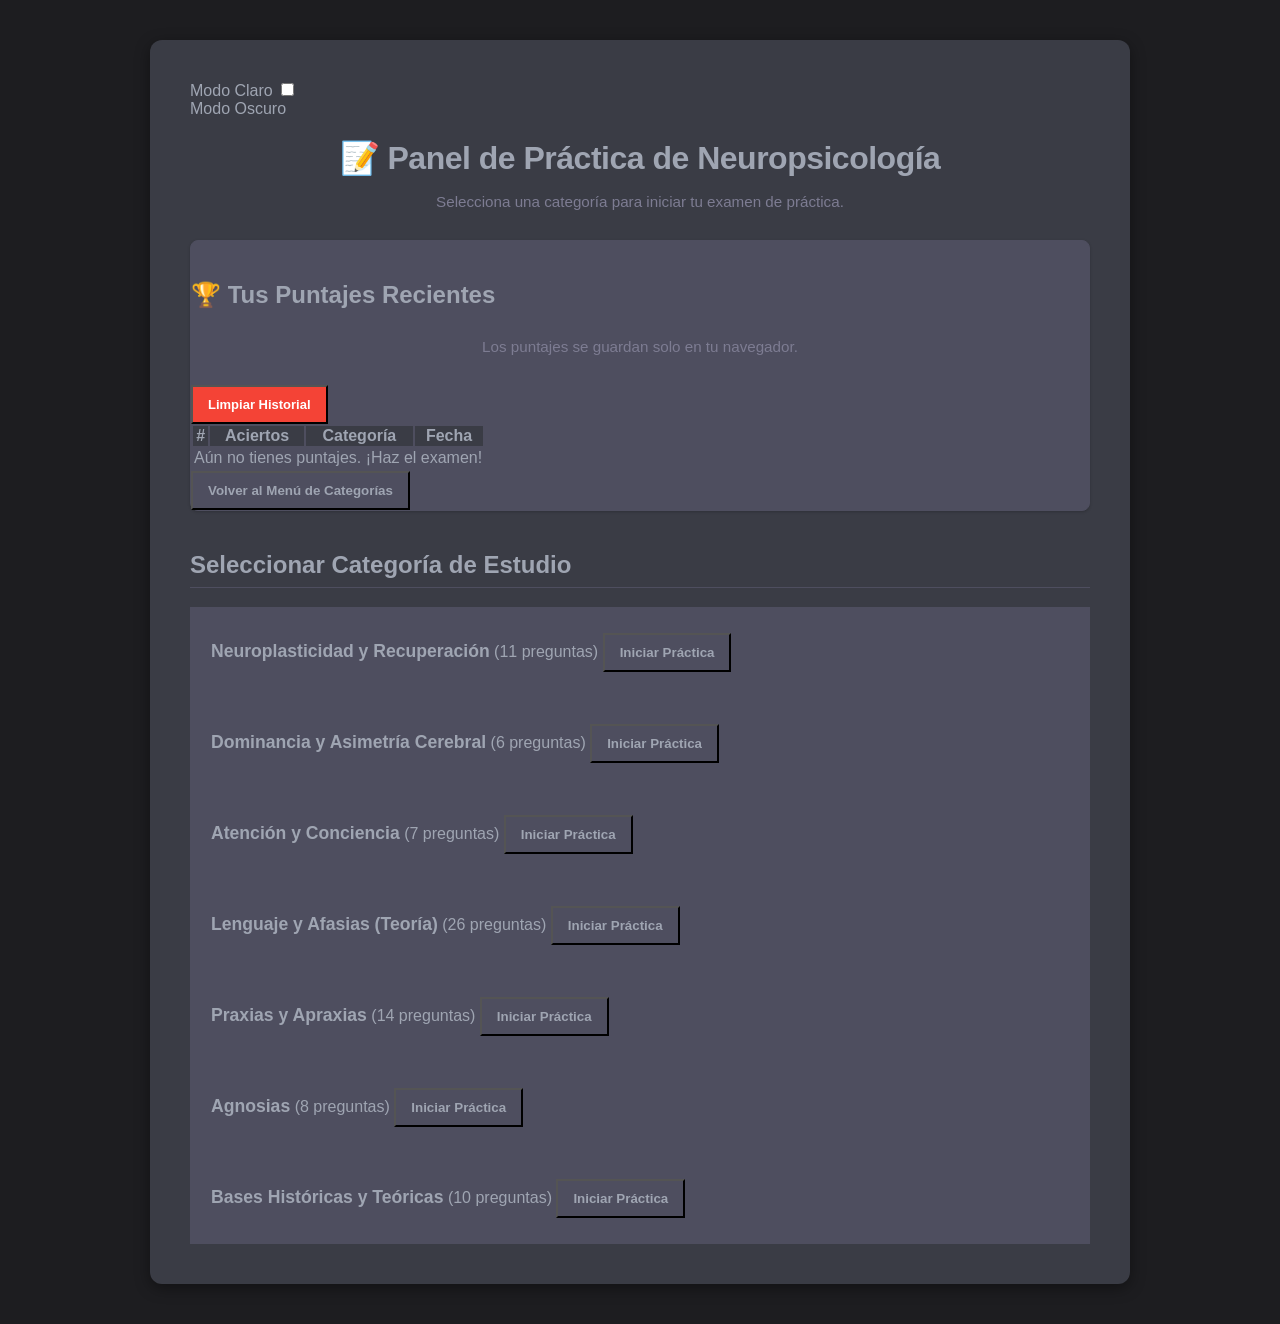
==== commit 2de50ee0: "Update index.html" ====
--- a/index.html
+++ b/index.html
@@ -10,6 +10,16 @@
 <body>
 
 <div class="container">
+    
+    <div class="theme-switch-wrapper">
+        <span class="mode-label light-mode-label">Modo Claro</span>
+        <label class="theme-switch" for="checkbox">
+            <input type="checkbox" id="checkbox" onclick="toggleTheme()">
+            <div class="slider round"></div>
+        </label>
+        <span class="mode-label dark-mode-label">Modo Oscuro</span>
+    </div>
+    
     <h1>📝 Panel de Práctica de Neuropsicología</h1>
     <p>Selecciona una categoría para iniciar tu examen de práctica.</p>
     
@@ -61,6 +71,39 @@
     let isQuizActive = false;
 
     // =======================================================
+    // NUEVO: LÓGICA DE TEMAS (DARK/LIGHT MODE)
+    // =======================================================
+    function toggleTheme() {
+        const body = document.body;
+        const toggle = document.getElementById('checkbox');
+        
+        if (toggle.checked) {
+            // Dark Mode
+            body.classList.add('dark-mode');
+            localStorage.setItem('theme', 'dark');
+        } else {
+            // Light Mode
+            body.classList.remove('dark-mode');
+            localStorage.setItem('theme', 'light');
+        }
+    }
+
+    function applySavedTheme() {
+        const savedTheme = localStorage.getItem('theme');
+        const toggle = document.getElementById('checkbox');
+        const body = document.body;
+        
+        // El modo CLARO es el estado base CSS, DARK mode se añade con una clase
+        if (savedTheme === 'dark') {
+            body.classList.add('dark-mode');
+            toggle.checked = true;
+        } else {
+            body.classList.remove('dark-mode');
+            toggle.checked = false;
+        }
+    }
+    
+    // =======================================================
     // FUNCIÓN DE INICIALIZACIÓN Y CARGA DE DATOS
     // =======================================================
     async function loadQuizData() {
@@ -78,9 +121,8 @@
         }
     }
 
-    // =======================================================
-    // FUNCIÓN 1: MOSTRAR EL MENÚ DE CATEGORÍAS
-    // =======================================================
+    // (El resto de funciones showCategoryMenu, startQuiz, calculateScore, etc., permanecen igual)
+
     function showCategoryMenu() {
         document.getElementById('quiz-content').style.display = 'none';
         document.getElementById('results').style.display = 'none';
@@ -116,10 +158,7 @@
         isQuizActive = false;
         window.scrollTo(0, 0);
     }
-
-    // =======================================================
-    // FUNCIÓN 2: INICIAR EL EXAMEN FILTRADO
-    // =======================================================
+    
     function startQuiz(category) {
         document.getElementById('category-menu').style.display = 'none';
         document.getElementById('leaderboard-section').style.display = 'none';
@@ -128,14 +167,11 @@
         
         isQuizActive = true;
 
-        // 1. Filtrar las preguntas
         activeQuestions = allQuestionsData.filter(q => (q.categoria || "Sin Categoría") === category);
         
-        // 2. Actualizar el título y el contador
         document.getElementById('current-category-title').textContent = `Categoría: ${category} (${activeQuestions.length} preguntas)`;
         document.getElementById('total-q-count').textContent = activeQuestions.length;
         
-        // 3. Renderizar las preguntas filtradas
         const container = document.getElementById('questions-container');
         container.innerHTML = '';
         let html = '';
@@ -169,9 +205,6 @@
         window.scrollTo(0, 0);
     }
 
-    // =======================================================
-    // FUNCIÓN PRINCIPAL: CALCULAR PUNTAJE (Retrolimentación)
-    // =======================================================
     function calculateScore() {
         if (!isQuizActive) return;
 
@@ -182,7 +215,6 @@
         document.getElementById('finish-button').disabled = true; 
         isQuizActive = false;
 
-        // 1. Recorre y califica las preguntas
         questions.forEach((question, index) => {
             const questionNumber = index + 1;
             const correctAnswer = question.getAttribute('data-correct-answer');
@@ -199,8 +231,6 @@
                 opt.classList.remove('highlight-correct', 'highlight-incorrect');
                 const feedbackSpan = opt.querySelector('.feedback');
                 if (feedbackSpan) { feedbackSpan.remove(); }
-                opt.querySelector('label').style.backgroundColor = ''; 
-                opt.querySelector('label').style.color = '';
                 
                 opt.querySelector('input[type="radio"]').disabled = true;
             });
@@ -234,8 +264,7 @@
 
                 if (optionValue === correctAnswer) {
                     feedbackSpan.innerHTML = (isAnswered && selectedOptionInput.value === correctAnswer) ? ' 💚 ¡Correcto!' : ' 💚 (Correcta)';
-                    opt.querySelector('label').style.backgroundColor = '#d4edda';
-                    opt.querySelector('label').style.color = '#155724';
+                    // Los colores se manejarán por CSS
                     
                     if (explanationDiv && explanationText) {
                         explanationDiv.innerHTML = '<strong>Explicación:</strong> ' + explanationText;
@@ -250,7 +279,6 @@
             });
         });
 
-        // 4. Muestra resultados finales y Leaderboard
         document.getElementById('score').textContent = score;
         document.getElementById('total-q-count').textContent = totalQuestions;
         
@@ -263,9 +291,6 @@
         window.scrollTo(0, 0);
     }
 
-    // =======================================================
-    // FUNCIONES DE GESTIÓN DEL HISTORIAL
-    // =======================================================
     function confirmClearHistory() {
         const confirmation = confirm("¿Estás seguro de que quieres borrar todo el historial de puntajes? Esta acción no se puede deshacer.");
         if (confirmation) {
@@ -331,8 +356,11 @@
         });
     }
 
-    // Inicialización: Cargar los datos al cargar la página
-    document.addEventListener('DOMContentLoaded', loadQuizData);
+    // Inicialización: Aplicar tema guardado y luego cargar datos
+    document.addEventListener('DOMContentLoaded', () => {
+        applySavedTheme();
+        loadQuizData();
+    });
 </script>
 
 </body>
--- a/styles.css
+++ b/styles.css
@@ -1,42 +1,22 @@
 /* ================================================= */
-/* PALETA DE COLORES (DARK MODE - DEFAULT) */
+/* PALETA DE COLORES DARK MODE (Variables CSS) */
 /* ================================================= */
+/* Aplicamos la paleta de colores del usuario */
 :root {
-    /* Paleta del usuario (Gris/Azul) */
-    --bg-body: #1d1d20; /* Fondo principal (Near Black) */
+    --bg-body: #1d1d20; /* Fondo principal */
     --bg-container: #3a3c45; /* Fondo del Contenedor principal */
-    --bg-card: #4e4e5f; /* Fondo de elementos destacados */
+    --bg-card: #4e4e5f; /* Fondo de elementos destacados/cartas */
     --text-primary: #9fa5b2; /* Texto principal (Claro) */
     --text-secondary: #7d7c92; /* Texto secundario y acento suave */
     --border-color: #4e4e5f; /* Bordes y separadores */
     
-    /* Colores funcionales (Adaptados al Dark Mode) */
-    --color-success-bg: #2e7d32;
-    --color-success-text: #a5d6a7; 
-    --color-error-bg: #b71c1c; 
-    --color-error-text: #ffcdd2; 
-    --color-action: #42a5f5; /* Azul brillante para botones principales */
+    /* Colores funcionales */
+    --color-success-bg: #2e7d32; /* Verde Oscuro para fondo */
+    --color-success-text: #a5d6a7; /* Verde Claro para texto */
+    --color-error-bg: #b71c1c; /* Rojo Oscuro para fondo */
+    --color-error-text: #ffcdd2; /* Rojo Claro para texto */
+    --color-action: #42a5f5; /* Azul brillante para botones */
     --color-action-hover: #1e88e5; 
-}
-
-/* ================================================= */
-/* PALETA DE COLORES (LIGHT MODE) */
-/* ================================================= */
-.light-mode {
-    --bg-body: #f7f7f7;
-    --bg-container: #ffffff;
-    --bg-card: #e8f5e9; /* Light Green/Gray */
-    --text-primary: #343a40;
-    --text-secondary: #6c757d;
-    --border-color: #dee2e6;
-
-    /* Colores funcionales (Adaptados al Light Mode) */
-    --color-success-bg: #d4edda;
-    --color-success-text: #155724; 
-    --color-error-bg: #f8d7da; 
-    --color-error-text: #721c24; 
-    --color-action: #3f51b5; /* Azul índigo */
-    --color-action-hover: #303f9f; 
 }
 
 /* ================================================= */
@@ -48,7 +28,7 @@
     padding: 40px 20px;
     background-color: var(--bg-body);
     color: var(--text-primary);
-    transition: background-color 0.3s, color 0.3s; /* Transición suave de modo */
+    transition: background-color 0.3s, color 0.3s;
 }
 .container {
     max-width: 900px;
@@ -56,7 +36,7 @@
     background: var(--bg-container);
     padding: 40px;
     border-radius: 12px;
-    box-shadow: 0 4px 15px rgba(0, 0, 0, 0.2);
+    box-shadow: 0 4px 15px rgba(0, 0, 0, 0.4);
 }
 h1 {
     color: var(--text-primary); 
@@ -80,78 +60,8 @@
 }
 
 /* ================================================= */
-/* SWITCH DE TEMA (MODO CLARO/OSCURO) */
-/* ================================================= */
-.theme-switch-wrapper {
-    display: flex;
-    align-items: center;
-    justify-content: flex-end; /* Lo mueve a la derecha */
-    margin-bottom: 15px;
-    gap: 10px;
-}
-.mode-label {
-    font-size: 0.85em;
-    color: var(--text-secondary);
-    font-weight: 600;
-    user-select: none;
-}
-.light-mode .mode-label:first-child { color: var(--color-action); } /* Resalta el modo activo */
-:not(.light-mode) .mode-label:last-child { color: var(--text-primary); } /* Resalta el modo activo */
-
-.theme-switch {
-    display: inline-block;
-    height: 26px;
-    position: relative;
-    width: 50px;
-}
-.theme-switch input {
-    display: none;
-}
-.slider {
-    background-color: var(--text-secondary); /* Color del carril apagado */
-    bottom: 0;
-    cursor: pointer;
-    left: 0;
-    position: absolute;
-    right: 0;
-    top: 0;
-    transition: 0.4s;
-}
-.slider:before {
-    background-color: var(--bg-body); /* Color del círculo (Dark mode) */
-    bottom: 4px;
-    content: "";
-    height: 18px;
-    left: 4px;
-    position: absolute;
-    transition: 0.4s;
-    width: 18px;
-}
-input:checked + .slider {
-    background-color: var(--color-action); /* Color del carril encendido */
-}
-input:checked + .slider:before {
-    transform: translateX(24px);
-    background-color: var(--text-primary); /* Círculo en modo oscuro */
-}
-
-/* LIGHT MODE: Switch style */
-.light-mode .slider {
-    background-color: var(--border-color); /* Carril apagado */
-}
-.light-mode input:checked + .slider {
-    background-color: var(--color-action); /* Color del carril encendido */
-}
-.light-mode input:checked + .slider:before {
-    background-color: var(--bg-container); /* Círculo en modo claro */
-}
-.slider.round { border-radius: 34px; }
-.slider.round:before { border-radius: 50%; }
-
-/* ================================================= */
 /* ESTILOS DE PREGUNTAS Y OPCIONES */
 /* ================================================= */
-
 .question {
     margin-bottom: 20px;
     padding: 15px;
@@ -176,6 +86,7 @@
     border-radius: 6px;
     transition: background-color 0.1s;
     border: 1px solid transparent;
+    color: var(--text-primary);
 }
 .option label:hover {
     background-color: var(--bg-card); 
@@ -197,27 +108,31 @@
     font-size: 1.1em;
 }
 .category-card:hover {
-    background-color: var(--text-secondary); 
-    box-shadow: 0 2px 8px rgba(0, 0, 0, 0.1);
+    background-color: var(--color-action); /* Resaltado de acción */
+    box-shadow: 0 2px 8px rgba(0, 0, 0, 0.2);
+    color: white;
 }
-.light-mode .category-card:hover { background-color: var(--bg-card); } /* Resalta en Light Mode */
+.category-card:hover strong {
+    color: white;
+}
+
 
 /* ================================================= */
 /* BOTONES Y LEADERBOARD */
 /* ================================================= */
 button {
     background-color: var(--color-action); 
-    color: var(--bg-body); /* Color de fondo oscuro para contraste */
+    color: white; 
     font-weight: 700;
     padding: 10px 15px;
 }
 button:hover:not(:disabled) { background-color: var(--color-action-hover); }
 
 .start-button {
-    background-color: var(--text-secondary); 
+    background-color: var(--bg-card);
     color: var(--text-primary);
 }
-.start-button:hover { background-color: var(--bg-card); }
+.start-button:hover { background-color: var(--color-3); }
 
 
 /* Retroalimentación */
@@ -248,7 +163,7 @@
     border: 1px solid var(--border-color);
     background-color: var(--bg-card);
     border-radius: 8px;
-    box-shadow: 0 1px 3px rgba(0, 0, 0, 0.1);
+    box-shadow: 0 1px 3px rgba(0, 0, 0, 0.2);
 }
 #leaderboard-table th { 
     background-color: var(--bg-container); 
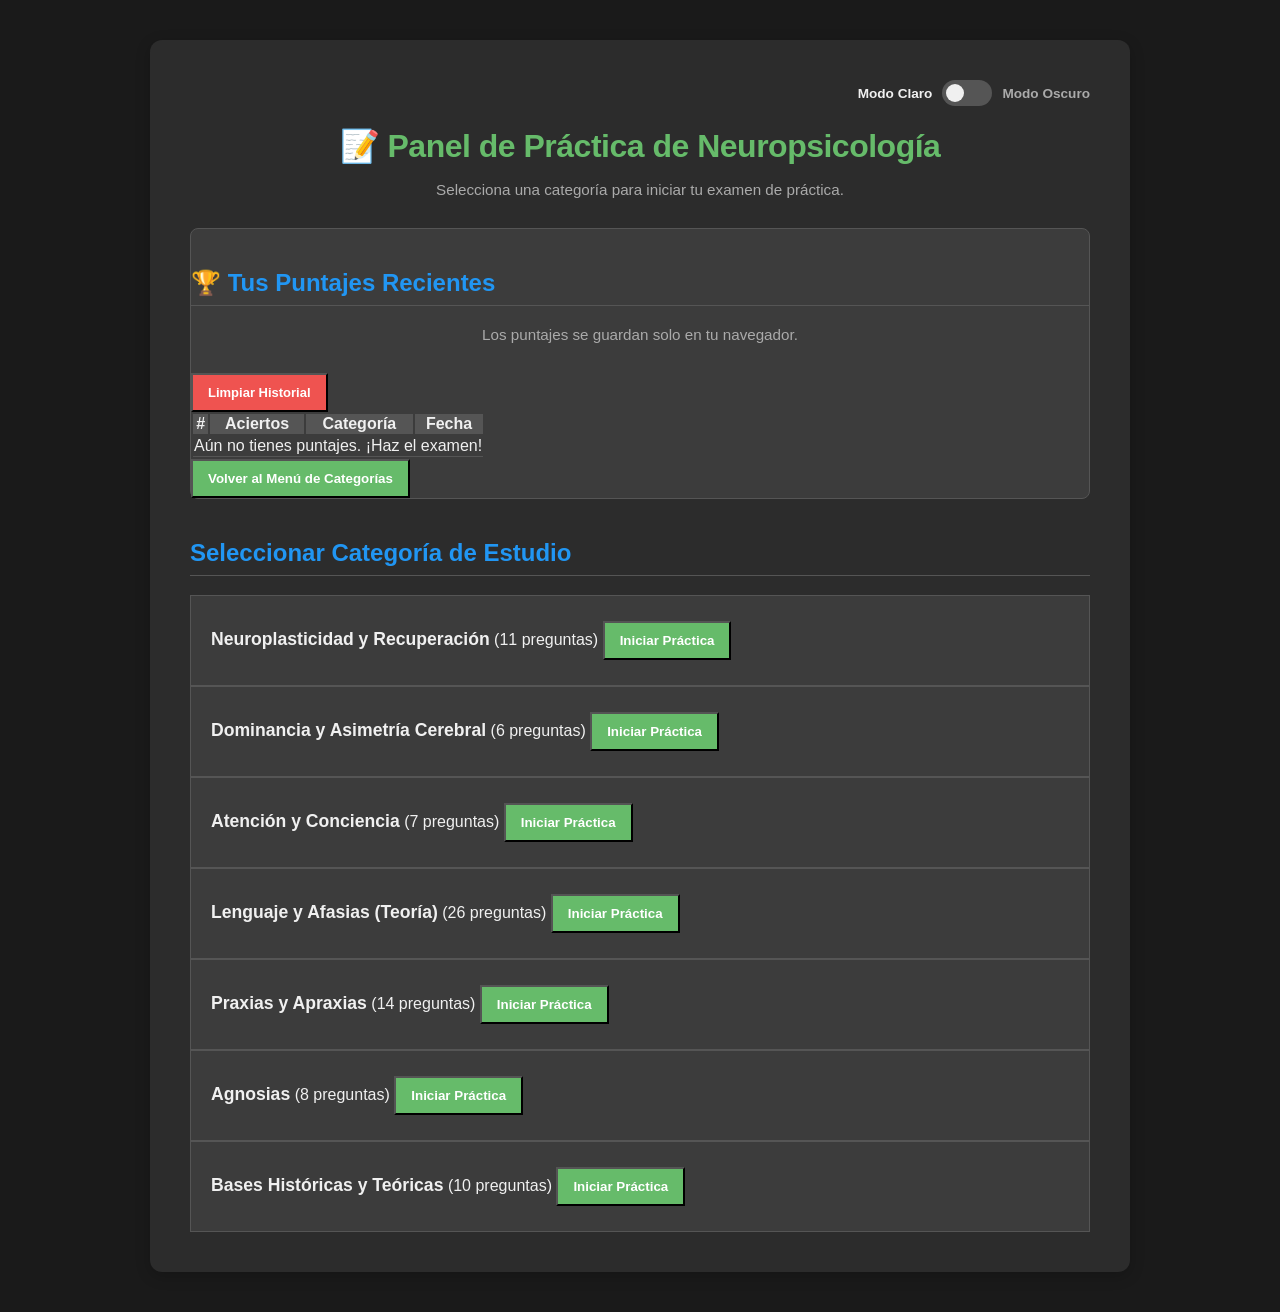
==== commit 8694d1f7: "Update index.html" ====
--- a/index.html
+++ b/index.html
@@ -3,7 +3,7 @@
 <head>
     <meta charset="UTF-8">
     <meta name="viewport" content="width=device-width, initial-scale=1.0">
-    <title>Panel de Práctica de Neuropsicología</title>
+    <title>Examen de Práctica de Neuropsicología</title>
     <link rel="stylesheet" href="https://fonts.googleapis.com/css2?family=Poppins:wght@400;600;700&display=swap">
     <link rel="stylesheet" href="styles.css">
 </head>
@@ -71,18 +71,18 @@
     let isQuizActive = false;
 
     // =======================================================
-    // NUEVO: LÓGICA DE TEMAS (DARK/LIGHT MODE)
+    // LÓGICA DE TEMAS (DARK/LIGHT MODE)
     // =======================================================
     function toggleTheme() {
         const body = document.body;
         const toggle = document.getElementById('checkbox');
         
         if (toggle.checked) {
-            // Dark Mode
+            // Dark Mode: Añadir la clase 'dark-mode' al body
             body.classList.add('dark-mode');
             localStorage.setItem('theme', 'dark');
         } else {
-            // Light Mode
+            // Light Mode: Quitar la clase 'dark-mode' del body
             body.classList.remove('dark-mode');
             localStorage.setItem('theme', 'light');
         }
@@ -93,7 +93,6 @@
         const toggle = document.getElementById('checkbox');
         const body = document.body;
         
-        // El modo CLARO es el estado base CSS, DARK mode se añade con una clase
         if (savedTheme === 'dark') {
             body.classList.add('dark-mode');
             toggle.checked = true;
@@ -121,27 +120,20 @@
         }
     }
 
-    // (El resto de funciones showCategoryMenu, startQuiz, calculateScore, etc., permanecen igual)
-
+    // Funciones de navegación y lógica del quiz (sin cambios)
     function showCategoryMenu() {
         document.getElementById('quiz-content').style.display = 'none';
         document.getElementById('results').style.display = 'none';
-        
         document.getElementById('category-menu').style.display = 'block';
         document.getElementById('leaderboard-section').style.display = 'block'; 
-
         const menuContainer = document.getElementById('card-grid');
         let menuHtml = '';
-
         const categories = allQuestionsData.reduce((acc, q) => {
             const category = q.categoria || "Sin Categoría";
-            if (!acc[category]) {
-                acc[category] = 0;
-            }
+            if (!acc[category]) acc[category] = 0;
             acc[category]++;
             return acc;
         }, {});
-
         Object.keys(categories).forEach(categoryName => {
             const escapedCategoryName = categoryName.replace(/'/g, "\\'");
             menuHtml += `
@@ -152,7 +144,6 @@
                 </div>
             `;
         });
-        
         menuContainer.innerHTML = menuHtml;
         displayLeaderboard();
         isQuizActive = false;
@@ -164,26 +155,19 @@
         document.getElementById('leaderboard-section').style.display = 'none';
         document.getElementById('results').style.display = 'none';
         document.getElementById('quiz-content').style.display = 'block';
-        
         isQuizActive = true;
-
         activeQuestions = allQuestionsData.filter(q => (q.categoria || "Sin Categoría") === category);
-        
         document.getElementById('current-category-title').textContent = `Categoría: ${category} (${activeQuestions.length} preguntas)`;
         document.getElementById('total-q-count').textContent = activeQuestions.length;
-        
         const container = document.getElementById('questions-container');
         container.innerHTML = '';
         let html = '';
-        
         activeQuestions.forEach((qData, index) => {
             const qNum = index + 1;
-
             html += `
                 <div class="question" data-correct-answer="${qData.respuestaCorrecta}" data-explanation="${qData.explicacion.replace(/"/g, "'")}">
                     <p>${qNum}. ${qData.pregunta}</p>
             `;
-
             Object.keys(qData.opciones).forEach(optionKey => {
                 const optionText = qData.opciones[optionKey];
                 html += `
@@ -193,13 +177,8 @@
                     </div>
                 `;
             });
-
-            html += `
-                    <div class="explanation"></div>
-                </div>
-            `;
-        });
-
+            html += `<div class="explanation"></div></div>`;
+        });
         container.innerHTML = html;
         document.getElementById('finish-button').disabled = false;
         window.scrollTo(0, 0);
@@ -207,14 +186,11 @@
 
     function calculateScore() {
         if (!isQuizActive) return;
-
         const questions = document.querySelectorAll('#questions-container .question');
         const totalQuestions = activeQuestions.length;
         let score = 0;
-        
         document.getElementById('finish-button').disabled = true; 
         isQuizActive = false;
-
         questions.forEach((question, index) => {
             const questionNumber = index + 1;
             const correctAnswer = question.getAttribute('data-correct-answer');
@@ -223,24 +199,19 @@
             const selectedOptionInput = document.querySelector(`input[name="${questionName}"]:checked`);
             const options = question.querySelectorAll('.option');
             let explanationDiv = question.querySelector('.explanation');
-
             question.classList.remove('not-answered');
             if (explanationDiv) explanationDiv.style.display = 'none';
-
             options.forEach(opt => {
                 opt.classList.remove('highlight-correct', 'highlight-incorrect');
                 const feedbackSpan = opt.querySelector('.feedback');
                 if (feedbackSpan) { feedbackSpan.remove(); }
-                
                 opt.querySelector('input[type="radio"]').disabled = true;
             });
-
             let isAnswered = false;
             if (selectedOptionInput) {
                 isAnswered = true;
                 const userAnswer = selectedOptionInput.value;
                 const selectedOptionDiv = selectedOptionInput.closest('.option');
-
                 if (userAnswer === correctAnswer) {
                     score++;
                     selectedOptionDiv.classList.add('highlight-correct');
@@ -250,27 +221,20 @@
             } else {
                  question.classList.add('not-answered');
             }
-
-            // 3. Muestra la retroalimentación y la explicación
             options.forEach(opt => {
                 const optionValue = opt.getAttribute('data-value');
                 let feedbackSpan = opt.querySelector('.feedback');
-                
                 if (!feedbackSpan) {
                     feedbackSpan = document.createElement('span');
                     feedbackSpan.classList.add('feedback');
                     opt.querySelector('label').appendChild(feedbackSpan);
                 }
-
                 if (optionValue === correctAnswer) {
                     feedbackSpan.innerHTML = (isAnswered && selectedOptionInput.value === correctAnswer) ? ' 💚 ¡Correcto!' : ' 💚 (Correcta)';
-                    // Los colores se manejarán por CSS
-                    
                     if (explanationDiv && explanationText) {
                         explanationDiv.innerHTML = '<strong>Explicación:</strong> ' + explanationText;
                         explanationDiv.style.display = 'block';
                     }
-
                 } else if (isAnswered && selectedOptionInput.value === optionValue) {
                     feedbackSpan.innerHTML = ' ❌ Incorrecto';
                 } else {
@@ -278,16 +242,12 @@
                 }
             });
         });
-
         document.getElementById('score').textContent = score;
         document.getElementById('total-q-count').textContent = totalQuestions;
-        
         document.getElementById('results').style.display = 'block';
         document.getElementById('leaderboard-section').style.display = 'block';
-        
         saveScore(score, totalQuestions);
         displayLeaderboard();
-        
         window.scrollTo(0, 0);
     }
 
@@ -304,12 +264,10 @@
         const scores = getScores();
         const now = new Date();
         const currentCategory = document.getElementById('current-category-title').textContent.replace('Categoría: ', '').split(' (')[0]; 
-        
         const dateString = now.toLocaleDateString('es-ES', { 
             year: 'numeric', month: 'short', day: 'numeric', 
             hour: '2-digit', minute: '2-digit' 
         });
-
         scores.push({
             score: score,
             total: total,
@@ -317,10 +275,8 @@
             category: currentCategory || 'Completo',
             timestamp: now.getTime()
         });
-
         scores.sort((a, b) => b.score - a.score || a.timestamp - b.timestamp);
         const topScores = scores.slice(0, 10);
-
         localStorage.setItem(STORAGE_KEY, JSON.stringify(topScores));
     }
 
@@ -338,17 +294,13 @@
         const scores = getScores();
         const tbody = document.getElementById('leaderboard-table').querySelector('tbody');
         tbody.innerHTML = ''; 
-
         if (scores.length === 0) {
             tbody.innerHTML = '<tr><td colspan="4" style="text-align: center;">Aún no tienes puntajes. ¡Haz el examen!</td></tr>';
             return;
         }
-        
         scores.sort((a, b) => b.score - a.score || a.timestamp - b.timestamp); 
-
         scores.forEach((item, index) => {
             const row = tbody.insertRow();
-            
             row.insertCell().textContent = index + 1;
             row.insertCell().textContent = `${item.score} / ${item.total}`;
             row.insertCell().textContent = item.category || 'Completo';
--- a/styles.css
+++ b/styles.css
@@ -1,23 +1,49 @@
 /* ================================================= */
-/* PALETA DE COLORES DARK MODE (Variables CSS) */
-/* ================================================= */
-/* Aplicamos la paleta de colores del usuario */
+/* VARIABLES DE COLOR BASE Y TEMAS (CLARO / OSCURO) */
+/* ================================================= */
+
+/* Modo Oscuro (DARK MODE - DEFAULT CSS) */
 :root {
-    --bg-body: #1d1d20; /* Fondo principal */
-    --bg-container: #3a3c45; /* Fondo del Contenedor principal */
-    --bg-card: #4e4e5f; /* Fondo de elementos destacados/cartas */
-    --text-primary: #9fa5b2; /* Texto principal (Claro) */
-    --text-secondary: #7d7c92; /* Texto secundario y acento suave */
-    --border-color: #4e4e5f; /* Bordes y separadores */
+    --bg-body: #1a1a1a;
+    --bg-container: #2c2c2c;
+    --text-primary: #f0f0f0;
+    --text-secondary: #aaaaaa;
+    --border-color: #555555;
+    --bg-card: #3c3c3c;
     
-    /* Colores funcionales */
-    --color-success-bg: #2e7d32; /* Verde Oscuro para fondo */
-    --color-success-text: #a5d6a7; /* Verde Claro para texto */
-    --color-error-bg: #b71c1c; /* Rojo Oscuro para fondo */
-    --color-error-text: #ffcdd2; /* Rojo Claro para texto */
-    --color-action: #42a5f5; /* Azul brillante para botones */
-    --color-action-hover: #1e88e5; 
-}
+    /* Colores de acción y acento */
+    --color-action-primary: #66bb6a; /* Verde brillante (Éxito y Botón Principal) */
+    --color-action-secondary: #2196f3; /* Azul para acento (Headers) */
+    --color-action-danger: #ef5350; /* Rojo para borrar */
+    
+    /* Retroalimentación */
+    --color-success-bg: #2e7d32;
+    --color-success-text: #a5d6a7; 
+    --color-error-bg: #b71c1c; 
+    --color-error-text: #ffcdd2; 
+}
+
+/* Modo Claro (LIGHT MODE - Clase .light-mode en <body>) */
+.light-mode {
+    --bg-body: #f7f7f7;
+    --bg-container: #ffffff;
+    --text-primary: #343434;
+    --text-secondary: #666666;
+    --border-color: #e0e0e0;
+    --bg-card: #f0f4f7;
+
+    /* Colores de acción */
+    --color-action-primary: #4CAF50; /* Verde clásico */
+    --color-action-secondary: #007bff; /* Azul clásico */
+    --color-action-danger: #f44336; /* Rojo clásico */
+
+    /* Retroalimentación */
+    --color-success-bg: #d4edda;
+    --color-success-text: #155724; 
+    --color-error-bg: #f8d7da; 
+    --color-error-text: #721c24; 
+}
+
 
 /* ================================================= */
 /* BASE GENERAL Y TIPOGRAFÍA */
@@ -36,10 +62,10 @@
     background: var(--bg-container);
     padding: 40px;
     border-radius: 12px;
-    box-shadow: 0 4px 15px rgba(0, 0, 0, 0.4);
+    box-shadow: 0 4px 15px rgba(0, 0, 0, 0.2);
 }
 h1 {
-    color: var(--text-primary); 
+    color: var(--color-action-primary); 
     text-align: center;
     font-weight: 700;
     letter-spacing: -0.5px;
@@ -55,9 +81,55 @@
     border-bottom: 1px solid var(--border-color);
     padding-bottom: 8px; 
     margin-top: 40px; 
-    color: var(--text-primary); 
+    color: var(--color-action-secondary); 
     font-weight: 600;
 }
+
+/* ================================================= */
+/* SWITCH DE TEMA */
+/* ================================================= */
+.theme-switch-wrapper {
+    display: flex;
+    align-items: center;
+    justify-content: flex-end;
+    margin-bottom: 15px;
+    gap: 10px;
+}
+.mode-label {
+    font-size: 0.85em;
+    color: var(--text-secondary);
+    font-weight: 600;
+    user-select: none;
+    transition: color 0.3s;
+}
+.light-mode-label { color: var(--text-primary); }
+.dark-mode-label { color: var(--text-secondary); }
+
+.dark-mode .light-mode-label { color: var(--text-secondary); }
+.dark-mode .dark-mode-label { color: var(--text-primary); }
+
+.theme-switch {
+    display: inline-block;
+    height: 26px;
+    position: relative;
+    width: 50px;
+}
+.theme-switch input { display: none; }
+.slider {
+    background-color: var(--border-color);
+    bottom: 0; cursor: pointer; left: 0; position: absolute; right: 0; top: 0;
+    transition: 0.4s; border-radius: 34px;
+}
+.slider:before {
+    background-color: var(--text-primary);
+    bottom: 4px; content: ""; height: 18px; left: 4px; position: absolute;
+    transition: 0.4s; width: 18px; border-radius: 50%;
+}
+input:checked + .slider { background-color: var(--color-action-primary); }
+input:checked + .slider:before { transform: translateX(24px); background-color: var(--bg-container); }
+.slider.round { border-radius: 34px; }
+.slider.round:before { border-radius: 50%; }
+
 
 /* ================================================= */
 /* ESTILOS DE PREGUNTAS Y OPCIONES */
@@ -68,13 +140,10 @@
     border: 1px solid var(--border-color); 
     border-radius: 8px;
     background-color: var(--bg-container); 
-    transition: border 0.2s;
 }
 .question p {
     font-weight: 600;
-    margin-top: 0;
-    color: var(--text-primary);
-    font-size: 1em;
+    color: var(--text-primary);
     text-align: left;
     margin-bottom: 15px;
 }
@@ -90,7 +159,7 @@
 }
 .option label:hover {
     background-color: var(--bg-card); 
-    border: 1px solid var(--text-secondary);
+    border: 1px solid var(--border-color);
 }
 input[type="radio"] { margin-right: 10px; }
 
@@ -108,34 +177,58 @@
     font-size: 1.1em;
 }
 .category-card:hover {
-    background-color: var(--color-action); /* Resaltado de acción */
-    box-shadow: 0 2px 8px rgba(0, 0, 0, 0.2);
-    color: white;
-}
-.category-card:hover strong {
-    color: white;
-}
-
+    background-color: var(--border-color); 
+    box-shadow: 0 2px 8px rgba(0, 0, 0, 0.1);
+}
 
 /* ================================================= */
 /* BOTONES Y LEADERBOARD */
 /* ================================================= */
 button {
-    background-color: var(--color-action); 
-    color: white; 
+    background-color: var(--color-action-secondary); 
+    color: var(--bg-body); 
     font-weight: 700;
     padding: 10px 15px;
 }
-button:hover:not(:disabled) { background-color: var(--color-action-hover); }
+button:hover:not(:disabled) { background-color: var(--color-action-primary); color: white; }
 
 .start-button {
+    background-color: var(--color-action-primary);
+    color: white;
+}
+.start-button:hover { background-color: var(--color-action-primary); }
+
+
+/* Leaderboard */
+#leaderboard-section {
+    border: 1px solid var(--border-color);
     background-color: var(--bg-card);
-    color: var(--text-primary);
-}
-.start-button:hover { background-color: var(--color-3); }
-
-
-/* Retroalimentación */
+    border-radius: 8px;
+}
+#leaderboard-table th { 
+    background-color: var(--border-color); 
+    font-weight: 700;
+    color: var(--text-primary);
+}
+#leaderboard-table td {
+    border-bottom: 1px solid var(--border-color);
+    color: var(--text-primary);
+}
+
+/* Botón de Limpiar Historial */
+#leaderboard-section .clear-button { 
+    background-color: var(--color-action-danger); 
+    color: white;
+    width: auto;
+    font-size: 13px;
+    margin-bottom: 0;
+}
+#leaderboard-section .clear-button:hover { background-color: #d32f2f; }
+
+
+/* ================================================= */
+/* RETROALIMENTACIÓN */
+/* ================================================= */
 .highlight-correct label { 
     background-color: var(--color-success-bg) !important; 
     color: var(--color-success-text) !important; 
@@ -151,37 +244,12 @@
 .explanation {
     margin-top: 15px; 
     padding: 12px; 
-    border-left: 5px solid var(--color-action);
+    border-left: 5px solid var(--color-action-secondary);
     background-color: var(--bg-card); 
     font-style: normal;
     color: var(--text-primary);
     border-radius: 0 4px 4px 0;
 }
 
-/* Leaderboard Table */
-#leaderboard-section {
-    border: 1px solid var(--border-color);
-    background-color: var(--bg-card);
-    border-radius: 8px;
-    box-shadow: 0 1px 3px rgba(0, 0, 0, 0.2);
-}
-#leaderboard-table th { 
-    background-color: var(--bg-container); 
-    font-weight: 700;
-    color: var(--text-primary);
-}
-#leaderboard-table td {
-    border-bottom: 1px solid var(--border-color);
-    color: var(--text-primary);
-}
-
-#leaderboard-section .clear-button { 
-    background-color: #f44336; 
-    color: white;
-    width: auto;
-    font-size: 13px;
-}
-#leaderboard-section .clear-button:hover { background-color: #d32f2f; }
-
 /* Ocultar secciones dinámicas al inicio */
 #results, #leaderboard-section, #quiz-content { display: none; }
